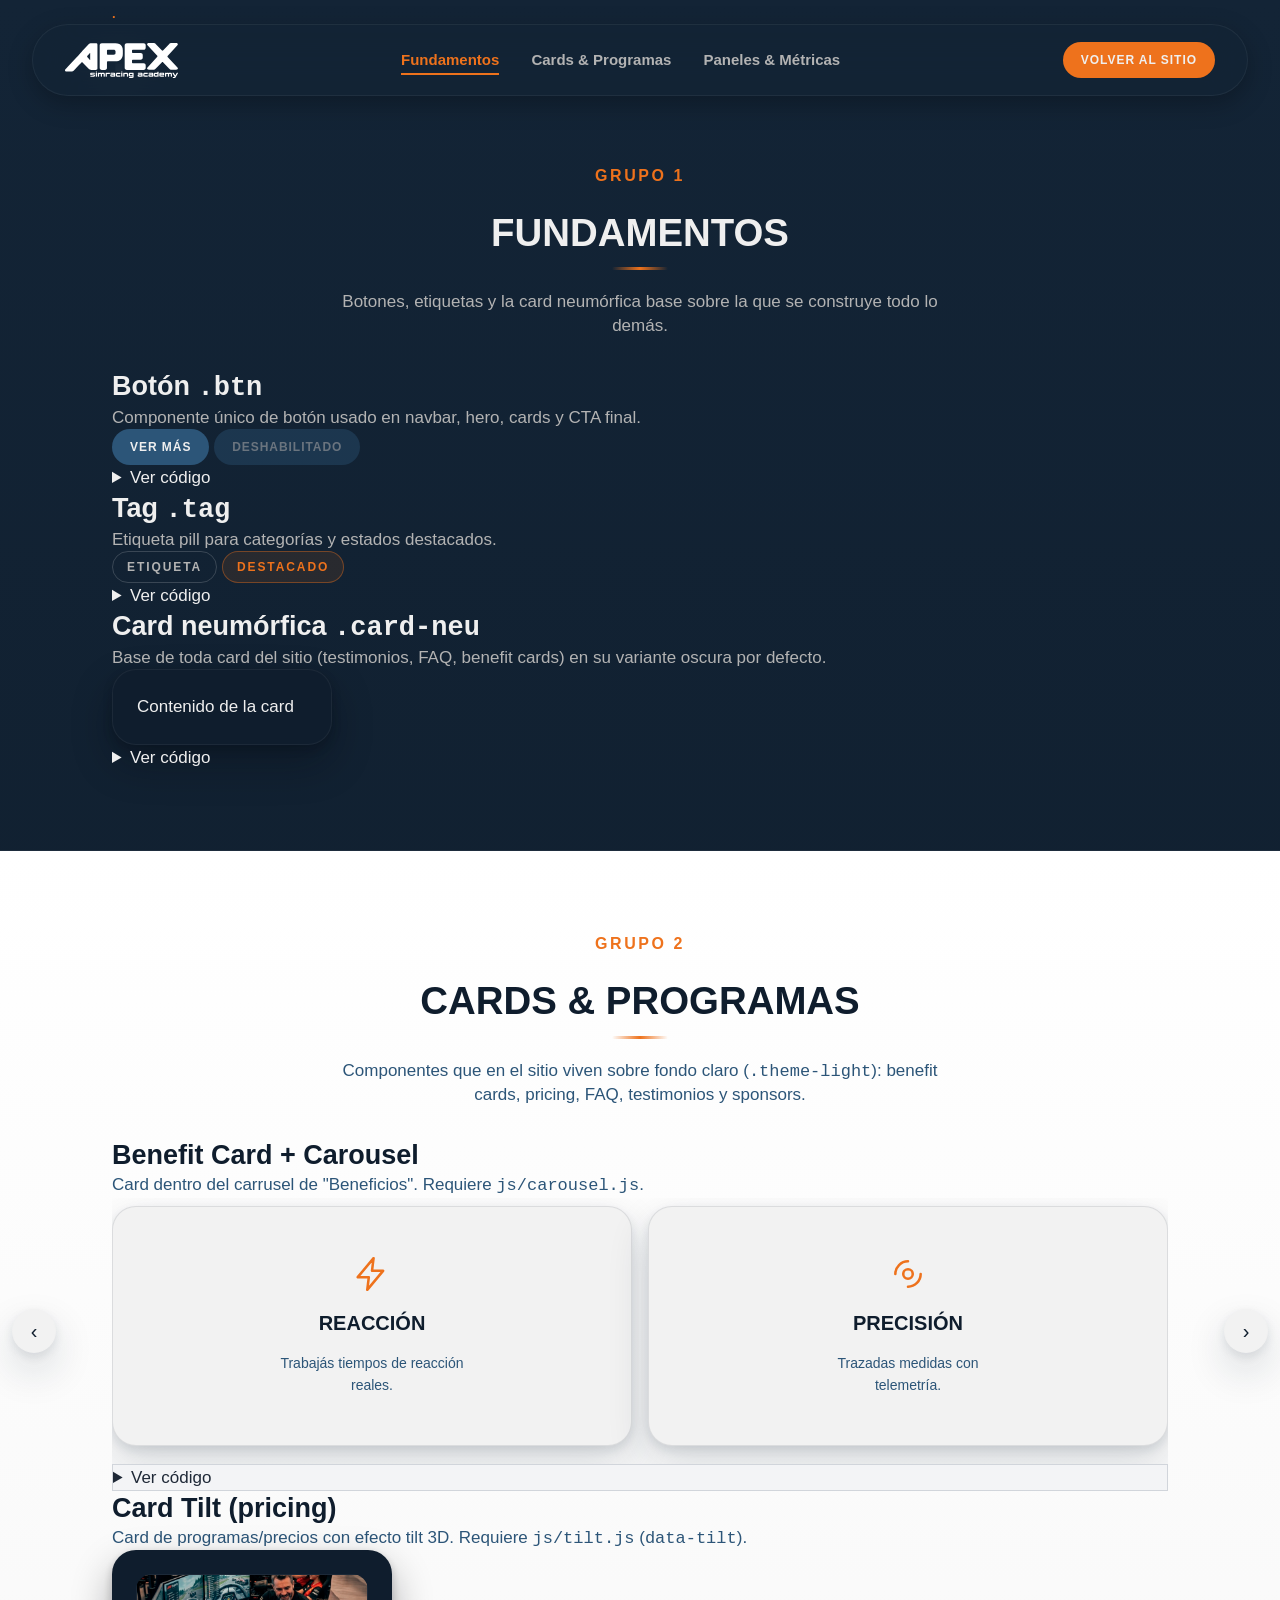
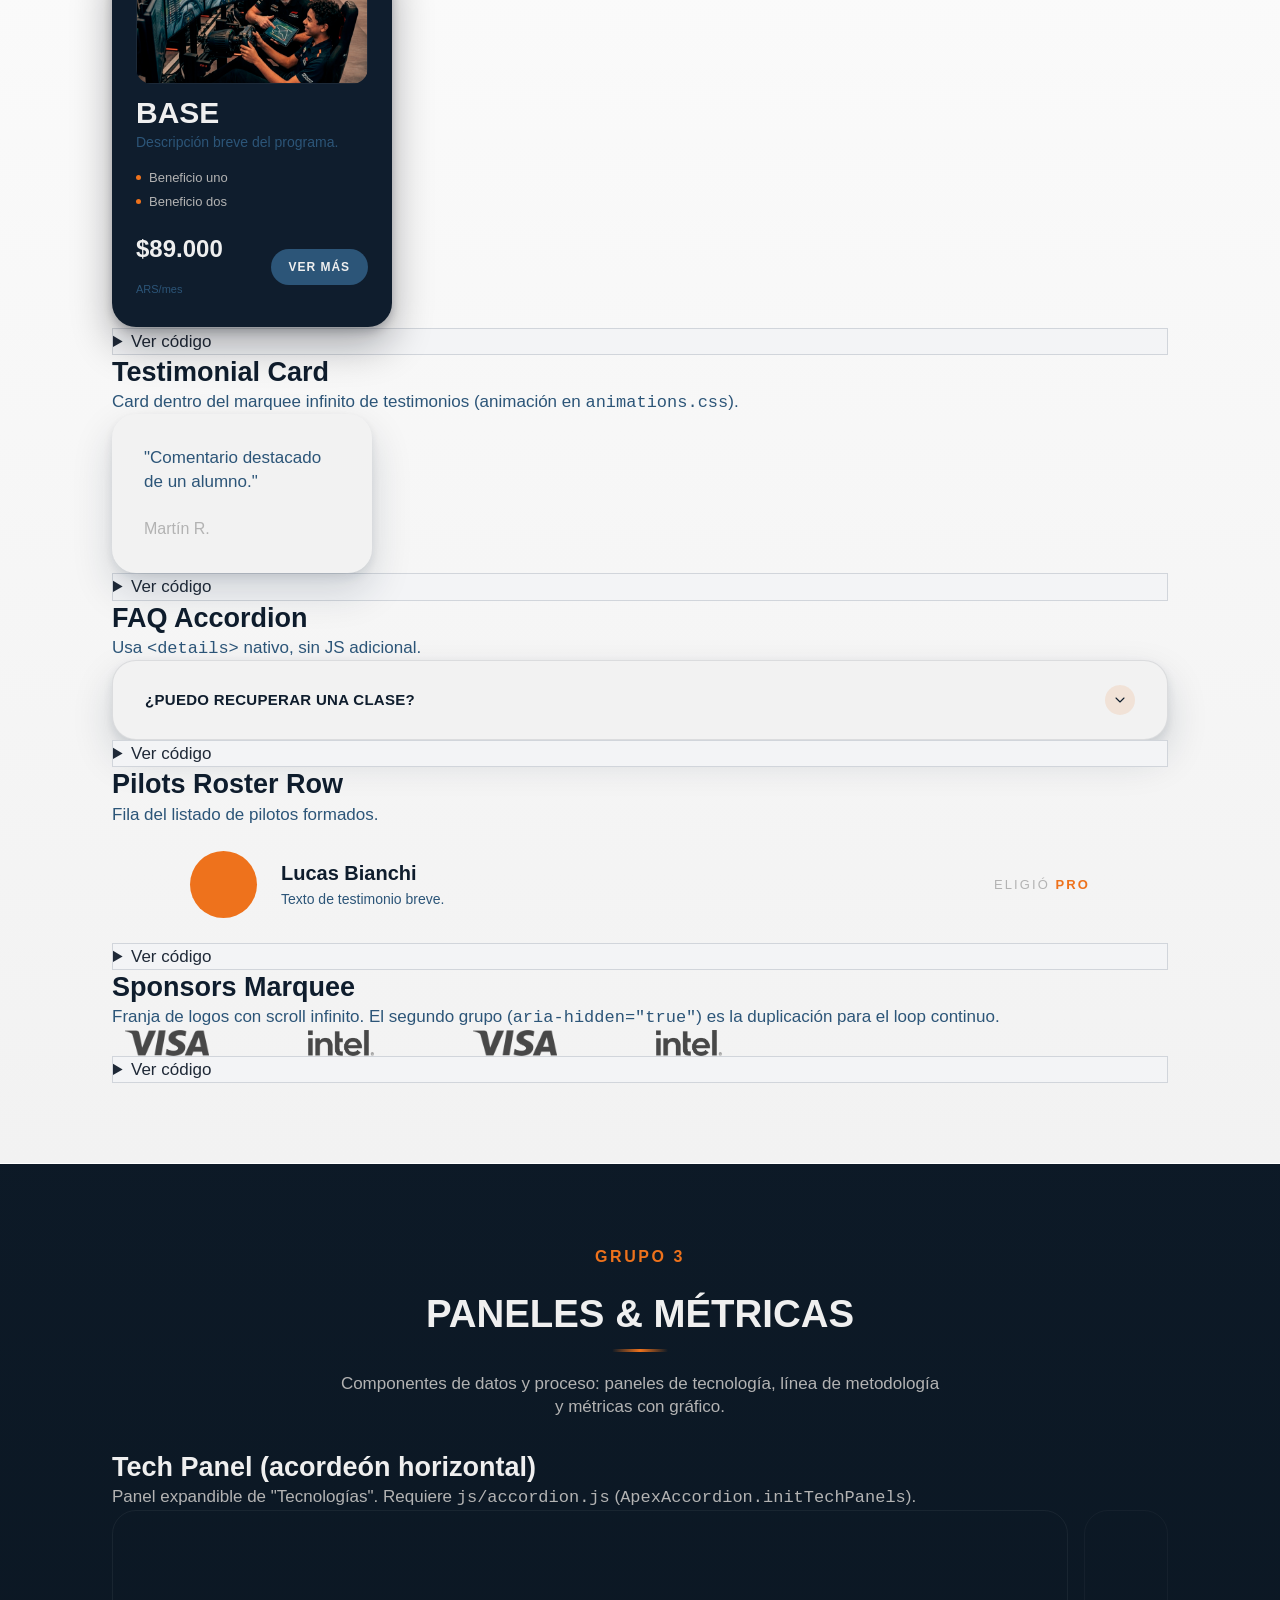
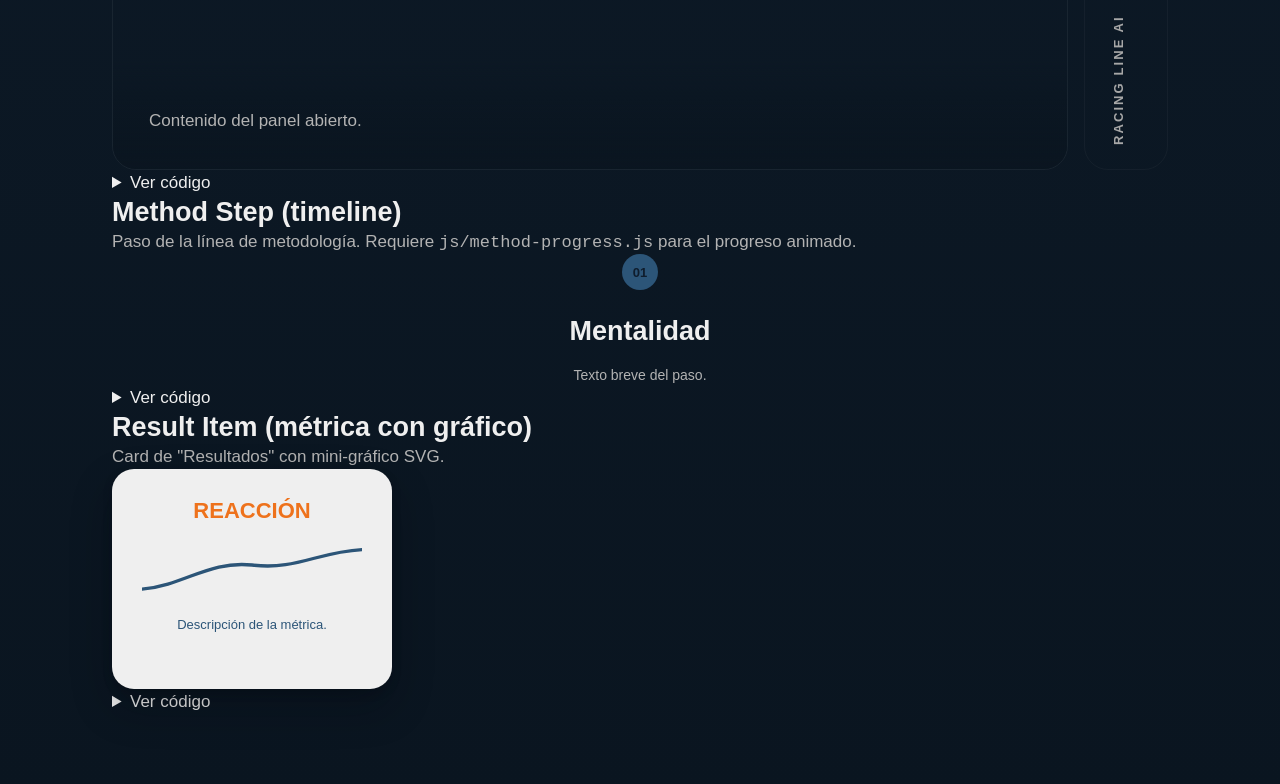
==== componentes.html @ 4226b42d "Final" ====
<!doctype html>
<html lang="es">
<head>
<meta charset="UTF-8">
<meta name="viewport" content="width=device-width, initial-scale=1.0">
<title>Apex Academy — Biblioteca de Componentes UI</title>
<!-- Usa tus mismos archivos CSS reales. No se modifica ni duplica nada. -->
<link rel="stylesheet" href="css/reset.css">
<link rel="stylesheet" href="css/variables.css">
<link rel="stylesheet" href="css/base.css">
<link rel="stylesheet" href="css/layout.css">
<link rel="stylesheet" href="css/components.css">
<link rel="stylesheet" href="css/sections.css">
<link rel="stylesheet" href="css/animations.css">
<link rel="stylesheet" href="css/responsive.css">
<link rel="stylesheet" href="css/programadetail.css">
<link rel="stylesheet" href="componentes.css">
</head>
<body>

<header class="navbar" id="navbar">
<div class="navbar__inner">
<a aria-label="Apex Academy — Inicio" class="navbar__logo" href="index.html">
  <img src="assets/icons/marca_apex.svg" alt="Apex Academy" class="navbar__logo-img">
</a>
<nav aria-label="Navegación principal" class="navbar__links">
<a class="is-active" data-nav-link href="#fundamentos">Fundamentos</a>
<a data-nav-link href="#cards-programas">Cards &amp; Programas</a>
<a data-nav-link href="#paneles-metricas">Paneles &amp; Métricas</a>
</nav>
<a class="btn btn-primary navbar__cta" href="index.html">Volver al sitio</a>
<button aria-controls="mobileMenu" aria-expanded="false" aria-label="Abrir menú" class="navbar__burger" id="burgerBtn">
<span></span><span></span><span></span>
</button>
</div>
</header>
<div class="mobile-menu" data-state="closed" id="mobileMenu">
<nav aria-label="Navegación móvil" class="mobile-menu__links">
<a data-nav-link href="#fundamentos">Fundamentos</a>
<a data-nav-link href="#cards-programas">Cards &amp; Programas</a>
<a data-nav-link href="#paneles-metricas">Paneles &amp; Métricas</a>
</nav>
<a class="btn btn-primary mobile-menu__cta" href="index.html">Volver al sitio</a>
</div>

<main id="main">
<div class="navbar-spacer" aria-hidden="true"></div>

<div class="lib-intro container">
  <span class="eyebrow">.</span>
  <h1 class="lib-title">.</h1>
</div>

<!-- ============================================================
     GRUPO 1 · FUNDAMENTOS (fondo oscuro, igual que Hero/Tecnología)
     ============================================================ -->
<section class="lib-section" id="fundamentos">
  <div class="container">
    <div class="section-head">
      <span class="eyebrow section-head__eyebrow">Grupo 1</span>
      <h2 class="section-head__title">Fundamentos</h2>
      <p class="section-head__lede">Botones, etiquetas y la card neumórfica base sobre la que se construye todo lo demás.</p>
    </div>

    <article class="lib-item">
      <h3>Botón <code>.btn</code></h3>
      <p class="lib-desc">Componente único de botón usado en navbar, hero, cards y CTA final.</p>
      <div class="lib-demo">
        <a class="btn btn-primary" href="#">Ver más</a>
        <button class="btn btn-primary" disabled>Deshabilitado</button>
      </div>
      <details class="lib-code-wrap">
        <summary>Ver código</summary>
        <pre class="lib-code">&lt;a class="btn btn-primary" href="#programas"&gt;Ver cursos&lt;/a&gt;</pre>
      </details>
    </article>

    <article class="lib-item">
      <h3>Tag <code>.tag</code></h3>
      <p class="lib-desc">Etiqueta pill para categorías y estados destacados.</p>
      <div class="lib-demo">
        <span class="tag">Etiqueta</span>
        <span class="tag tag--accent">Destacado</span>
      </div>
      <details class="lib-code-wrap">
        <summary>Ver código</summary>
        <pre class="lib-code">&lt;span class="tag"&gt;Etiqueta&lt;/span&gt;
&lt;span class="tag tag--accent"&gt;Destacado&lt;/span&gt;</pre>
      </details>
    </article>


    <article class="lib-item">
      <h3>Card neumórfica <code>.card-neu</code></h3>
      <p class="lib-desc">Base de toda card del sitio (testimonios, FAQ, benefit cards) en su variante oscura por defecto.</p>
      <div class="lib-demo">
        <div class="card-neu" style="padding:24px; width:220px;">Contenido de la card</div>
      </div>
      <details class="lib-code-wrap">
        <summary>Ver código</summary>
        <pre class="lib-code">&lt;div class="card-neu"&gt;Contenido de la card&lt;/div&gt;</pre>
      </details>
    </article>
  </div>
</section>

<!-- ============================================================
     GRUPO 2 · CARDS & PROGRAMAS (fondo claro, igual que Beneficios/Programas)
     ============================================================ -->
<section class="lib-section theme-light" id="cards-programas">
  <div class="container">
    <div class="section-head">
      <span class="eyebrow section-head__eyebrow">Grupo 2</span>
      <h2 class="section-head__title">Cards &amp; Programas</h2>
      <p class="section-head__lede">Componentes que en el sitio viven sobre fondo claro (<code>.theme-light</code>): benefit cards, pricing, FAQ, testimonios y sponsors.</p>
    </div>

    <article class="lib-item">
      <h3>Benefit Card + Carousel</h3>
      <p class="lib-desc">Card dentro del carrusel de "Beneficios". Requiere <code>js/carousel.js</code>.</p>
      <div class="lib-demo">
        <div class="carousel carousel--secondary" data-carousel style="width:100%;">
          <div class="carousel__track" data-carousel-track>
            <article class="card-neu benefit-card">
              <svg class="icon" viewBox="0 0 24 24"><path d="M13 2 3 14h7l-1 8 10-12h-7l1-8Z"></path></svg>
              <h4>Reacción</h4>
              <p>Trabajás tiempos de reacción reales.</p>
            </article>
            <article class="card-neu benefit-card">
              <svg class="icon" viewBox="0 0 24 24"><circle cx="12" cy="12" r="3"></circle><path d="M4 12a8 8 0 0 1 8-8m8 8a8 8 0 0 1-8 8"></path></svg>
              <h4>Precisión</h4>
              <p>Trazadas medidas con telemetría.</p>
            </article>
          </div>
          <div class="carousel__controls">
            <button aria-label="Anterior" class="carousel__btn" data-carousel-prev>‹</button>
            <button aria-label="Siguiente" class="carousel__btn" data-carousel-next>›</button>
          </div>
        </div>
      </div>
      <details class="lib-code-wrap">
        <summary>Ver código</summary>
        <pre class="lib-code">&lt;div class="carousel carousel--secondary" data-carousel&gt;
     &lt;div class="carousel__track" data-carousel-track&gt;
    &lt;article class="card-neu benefit-card"&gt;
      &lt;svg class="icon" viewBox="0 0 24 24"&gt;...&lt;/svg&gt;
      &lt;h3&gt;Título&lt;/h3&gt;
      &lt;p&gt;Descripción&lt;/p&gt;
    &lt;/article&gt;
  &lt;/div&gt;
  &lt;div class="carousel__controls"&gt;
    &lt;button class="carousel__btn" data-carousel-prev&gt;‹&lt;/button&gt;
    &lt;button class="carousel__btn" data-carousel-next&gt;›&lt;/button&gt;
  &lt;/div&gt;
&lt;/div&gt;</pre>
      </details>
      
    </article>

    <article class="lib-item">
      <h3>Card Tilt (pricing)</h3>
      <p class="lib-desc">Card de programas/precios con efecto tilt 3D. Requiere <code>js/tilt.js</code> (<code>data-tilt</code>).</p>
      <div class="lib-demo">
        <article class="card-tilt" style="max-width:280px;">
          <div class="card-tilt__inner" data-tilt>
            <div class="card-tilt__image">
              <img src="assets/curso_1.png" alt="Programa Base">
            </div>
            <h3>Base</h3>
            <p>Descripción breve del programa.</p>
            <ul><li>Beneficio uno</li><li>Beneficio dos</li></ul>
            <div class="card-tilt__footer">
              <span class="card-tilt__price">$89.000 <small>ARS/mes</small></span>
              <a href="#" class="btn btn-primary btn-card">Ver más</a>
            </div>
          </div>
        </article>
      </div>
      <details class="lib-code-wrap">
        <summary>Ver código</summary>
        <pre class="lib-code">&lt;article class="card-tilt"&gt;
  &lt;div class="card-tilt__inner" data-tilt&gt;
    &lt;h3&gt;Base&lt;/h3&gt;
    &lt;p&gt;Descripción&lt;/p&gt;
    &lt;ul&gt;&lt;li&gt;Beneficio&lt;/li&gt;&lt;/ul&gt;
    &lt;div class="card-tilt__footer"&gt;
      &lt;span class="card-tilt__price"&gt;$89.000 &lt;small&gt;ARS/mes&lt;/small&gt;&lt;/span&gt;
      &lt;a href="#" class="btn btn-primary btn-card"&gt;Ver más&lt;/a&gt;
    &lt;/div&gt;
  &lt;/div&gt;
&lt;/article&gt;
&lt;!-- variante destacada: card-tilt card-tilt--featured + &lt;span class="card-tilt__badge"&gt;Destacado&lt;/span&gt; --&gt;</pre>
      </details>
    </article>

    <article class="lib-item">
      <h3>Testimonial Card</h3>
      <p class="lib-desc">Card dentro del marquee infinito de testimonios (animación en <code>animations.css</code>).</p>
      <div class="lib-demo">
        <article class="card-neu testimonial-card testimonial-card--highlight" style="max-width:260px;">
          <p>"Comentario destacado de un alumno."</p>
          <span class="testimonial-card__author">Martín R.</span>
        </article>
      </div>
      <details class="lib-code-wrap">
        <summary>Ver código</summary>
        <pre class="lib-code">&lt;article class="card-neu testimonial-card testimonial-card--highlight"&gt;
  &lt;p&gt;"Comentario"&lt;/p&gt;
  &lt;span class="testimonial-card__author"&gt;Nombre&lt;/span&gt;
&lt;/article&gt;
&lt;!-- variante normal: card-neu testimonial-card (sin --highlight) --&gt;</pre>
      </details>
    </article>

    <article class="lib-item">
      <h3>FAQ Accordion</h3>
      <p class="lib-desc">Usa <code>&lt;details&gt;</code> nativo, sin JS adicional.</p>
      <div class="lib-demo stack">
        <details class="faq-item card-neu">
          <summary class="faq-item__question">¿Puedo recuperar una clase?
            <span class="faq-item__chevron-wrap"><svg class="icon faq-item__chevron" viewBox="0 0 24 24"><path d="M6 9l6 6 6-6"/></svg></span>
          </summary>
          <p class="faq-item__answer">Podés recuperarla dentro del mismo mes, sujeto a disponibilidad.</p>
        </details>
      </div>
      <details class="lib-code-wrap">
        <summary>Ver código</summary>
        <pre class="lib-code">&lt;details class="faq-item card-neu"&gt;
  &lt;summary class="faq-item__question"&gt;Pregunta
    &lt;span class="faq-item__chevron-wrap"&gt;&lt;svg class="icon faq-item__chevron" viewBox="0 0 24 24"&gt;&lt;path d="M6 9l6 6 6-6"/&gt;&lt;/svg&gt;&lt;/span&gt;
  &lt;/summary&gt;
  &lt;p class="faq-item__answer"&gt;Respuesta.&lt;/p&gt;
&lt;/details&gt;</pre>
      </details>
    </article>

    <article class="lib-item">
      <h3>Pilots Roster Row</h3>
      <p class="lib-desc">Fila del listado de pilotos formados.</p>
      <div class="lib-demo stack">
        <div class="pilots-roster__list">
          <article class="pilots-roster__row">
            <span class="pilots-roster__avatar"></span>
            <div class="pilots-roster__info">
              <h3 class="pilots-roster__name">Lucas Bianchi</h3>
              <p class="pilots-roster__text">Texto de testimonio breve.</p>
            </div>
            <span class="pilots-roster__choice">Eligió <strong>Pro</strong></span>
          </article>
        </div>
      </div>
      <details class="lib-code-wrap">
        <summary>Ver código</summary>
        <pre class="lib-code">&lt;article class="pilots-roster__row"&gt;
  &lt;span class="pilots-roster__avatar"&gt;&lt;img src="..." alt=""&gt;&lt;/span&gt;
  &lt;div class="pilots-roster__info"&gt;
    &lt;h3 class="pilots-roster__name"&gt;Nombre&lt;/h3&gt;
    &lt;p class="pilots-roster__text"&gt;Texto&lt;/p&gt;
  &lt;/div&gt;
  &lt;span class="pilots-roster__choice"&gt;Eligió &lt;strong&gt;Pro&lt;/strong&gt;&lt;/span&gt;
&lt;/article&gt;</pre>
      </details>
    </article>

    <article class="lib-item">
      <h3>Sponsors Marquee</h3>
      <p class="lib-desc">Franja de logos con scroll infinito. El segundo grupo (<code>aria-hidden="true"</code>) es la duplicación para el loop continuo.</p>
      <div class="lib-demo">
        <div class="sponsors__track" style="width:100%;">
          <div class="sponsors__group">
            <img class="sponsors__logo" src="assets/icons/MARCAS_APEX_0005_Capa-1.png" alt="Marca Apex 1">
            <img class="sponsors__logo" src="assets/icons/MARCAS_APEX_0004_Capa-2.png" alt="Marca Apex 2">
          </div>
          <div class="sponsors__group" aria-hidden="true">
            <img class="sponsors__logo" src="assets/icons/MARCAS_APEX_0005_Capa-1.png" alt="">
            <img class="sponsors__logo" src="assets/icons/MARCAS_APEX_0004_Capa-2.png" alt="">
          </div>
        </div>
      </div>
      <details class="lib-code-wrap">
        <summary>Ver código</summary>
        <pre class="lib-code">&lt;div class="sponsors__track"&gt;
  &lt;div class="sponsors__group"&gt;&lt;img class="sponsors__logo" src="..." alt="Marca"&gt;&lt;/div&gt;
  &lt;div class="sponsors__group" aria-hidden="true"&gt;&lt;img class="sponsors__logo" src="..." alt=""&gt;&lt;/div&gt;
&lt;/div&gt;</pre>
      </details>
    </article>
  </div>
</section>

<!-- ============================================================
     GRUPO 3 · PANELES & MÉTRICAS (fondo oscuro, igual que Tecnología/Resultados)
     ============================================================ -->
<section class="lib-section" id="paneles-metricas">
  <div class="container">
    <div class="section-head">
      <span class="eyebrow section-head__eyebrow">Grupo 3</span>
      <h2 class="section-head__title">Paneles &amp; Métricas</h2>
      <p class="section-head__lede">Componentes de datos y proceso: paneles de tecnología, línea de metodología y métricas con gráfico.</p>
    </div>

    <article class="lib-item">
      <h3>Tech Panel (acordeón horizontal)</h3>
      <p class="lib-desc">Panel expandible de "Tecnologías". Requiere <code>js/accordion.js</code> (<code>ApexAccordion.initTechPanels</code>).</p>
      <div class="lib-demo">
        <div class="tech-panels" style="height:260px; width:100%;">
          <article class="tech-panel is-open" data-tech tabindex="0">
            <div class="tech-panel__name">Apex Telemetry Core</div>
            <div class="tech-panel__content"><p>Contenido del panel abierto.</p></div>
          </article>
          <article class="tech-panel" data-tech tabindex="0">
            <div class="tech-panel__name">Racing Line AI</div>
            <div class="tech-panel__content"><p>Contenido del panel cerrado.</p></div>
          </article>
        </div>
      </div>
      <details class="lib-code-wrap">
        <summary>Ver código</summary>
        <pre class="lib-code">&lt;div class="tech-panels" id="techPanels"&gt;
  &lt;article class="tech-panel is-open" data-tech tabindex="0"&gt;
    &lt;div class="tech-panel__name"&gt;Nombre&lt;/div&gt;
    &lt;div class="tech-panel__content"&gt;&lt;p&gt;Texto&lt;/p&gt;&lt;/div&gt;
  &lt;/article&gt;
&lt;/div&gt;</pre>
      </details>
    </article>

    <article class="lib-item">
      <h3>Method Step (timeline)</h3>
      <p class="lib-desc">Paso de la línea de metodología. Requiere <code>js/method-progress.js</code> para el progreso animado.</p>
      <div class="lib-demo">
        <div class="method__step" style="--i:0">
          <span class="method__dot">01</span>
          <h3 class="method__title">Mentalidad</h3>
          <p class="method__text">Texto breve del paso.</p>
        </div>
      </div>
      <details class="lib-code-wrap">
        <summary>Ver código</summary>
        <pre class="lib-code">&lt;div class="method__step" style="--i:0"&gt;
  &lt;span class="method__dot"&gt;01&lt;/span&gt;
  &lt;h3 class="method__title"&gt;Mentalidad&lt;/h3&gt;
  &lt;p class="method__text"&gt;Texto&lt;/p&gt;
&lt;/div&gt;</pre>
      </details>
    </article>

    <article class="lib-item">
      <h3>Result Item (métrica con gráfico)</h3>
      <p class="lib-desc">Card de "Resultados" con mini-gráfico SVG.</p>
      <div class="lib-demo">
        <article class="result-item" style="max-width:280px;">
          <div class="result-item__header"><h3>Reacción</h3></div>
          <div class="result-item__panel">
            <svg class="result-item__chart" viewBox="0 0 200 50">
              <path class="result-item__chart-base" d="M0,42 C40,38 60,16 100,20 C140,25 160,8 200,6"/>
              <path class="result-item__chart-line" d="M0,42 C40,38 60,16 100,20 C140,25 160,8 200,6"/>
            </svg>
            <p class="result-item__text">Descripción de la métrica.</p>
          </div>
        </article>
      </div>
      <details class="lib-code-wrap">
        <summary>Ver código</summary>
        <pre class="lib-code">&lt;article class="result-item"&gt;
  &lt;div class="result-item__header"&gt;&lt;h3&gt;Título&lt;/h3&gt;&lt;/div&gt;
  &lt;div class="result-item__panel"&gt;
    &lt;svg class="result-item__chart" viewBox="0 0 200 50"&gt;
      &lt;path class="result-item__chart-base" d="M0,42 ..."/&gt;
      &lt;path class="result-item__chart-line" d="M0,42 ..."/&gt;
    &lt;/svg&gt;
    &lt;p class="result-item__text"&gt;Texto&lt;/p&gt;
  &lt;/div&gt;
&lt;/article&gt;</pre>
      </details>
    </article>
  </div>
</section>

</main>

<!-- Scripts reales del sitio, para que los componentes interactivos
     (tilt, acordeón de tecnologías, carrusel, navbar) funcionen igual que en producción -->
<script src="js/animations.js"></script>
<script src="js/scroll.js"></script>
<script src="js/navbar.js"></script>
<script src="js/accordion.js"></script>
<script src="js/carousel.js"></script>
<script src="js/tilt.js"></script>
<script src="js/method-progress.js"></script>
<script src="js/main.js"></script>
</body>
</html>
---- css/variables.css ----
/* ==========================================================================
   APEX ACADEMY — DESIGN TOKENS (v2)
   Paleta y sistema neumórfico derivados de la card madre provista por el cliente.
   ========================================================================== */

:root {
  /* ---- Color (paleta definida por el cliente) ---- */
  --color-primary: #0f1d2d;        /* fondo general y base de cards */
  --color-secondary: #2c5578;      /* superficies elevadas, bordes activos, highlight neumórfico */
  --color-contrast: #efefef;       /* texto principal, alto contraste */
  --color-muted: #b3b3b3;          /* texto secundario */
  --color-accent: #ee721c;         /* detalles: CTAs, íconos activos, indicadores */
  --color-accent-rgb: 238, 114, 28;
  --color-celeste: #2c5578;        /* borde de comentarios destacados en Testimonios */

  /* tonos derivados para el neumorfismo (la card madre pide luz/sombra sobre el mismo fondo) */
  --neu-shadow-dark: #0a1520;       /* sombra: versión más oscura de #132436 */
  --neu-shadow-light: #1e3b57;      /* luz: versión más clara, entre primary y secondary */
  --neu-border: rgba(239, 239, 239, 0.06);

  --gradient-main: linear-gradient(180deg, #132436 0%, #0a1520 100%);
  --gradient-light: linear-gradient(180deg, #ffffff 0%, #f2f2f2 100%);

  /* ---- Tipografía ----
     La card de referencia trae Trebuchet MS como resabio de un snippet genérico de Uiverse,
     no una decisión tipográfica. Se reemplaza por un par con más carácter para un producto
     de simulación/telemetría: Rajdhani (display, técnica, angulosa) + Inter (texto, legible). */
  --font-display: 'Rajdhani', 'Arial Narrow', sans-serif;
  --font-body: 'Inter', -apple-system, BlinkMacSystemFont, sans-serif;

  --fs-h1: 50px;
  --fs-h2: 37px;
  --fs-h3: 27px;
  --fs-h4: 20px;
  --fs-body: 17px;
  --fs-small: 14px;
  --fs-eyebrow: 13px;

  --lh-h1: 1.15;
  --lh-h2: 1.2;
  --lh-h3: 1.3;
  --lh-body: 1.6;
  --tracking-wide: 0.16em;

  /* Distancia entre título y bajada de cada sección: variable propia
     (independiente de --space-3) para poder ajustarla sin afectar otros
     espaciados que también usan esa escala. */
  --gap-title-lede: 20px;

  /* ---- Espaciado (base 8px) ---- */
  --space-1: 8px;
  --space-2: 16px;
  --space-3: 24px;
  --space-4: 32px;
  --space-5: 40px;
  --space-6: 48px;
  --space-8: 64px;
  --space-10: 80px;
  --space-12: 96px;
  --space-16: 128px;

  /* ---- Grid ---- */
  --container-max: 1320px;
  --grid-gap: 24px;
  --grid-padding-desktop: 112px;
  --grid-padding-tablet: 64px;
  --grid-padding-mobile: 28px;

  /* ---- Radios (1.5rem de la card madre = 24px, se mantiene como radio base) ---- */
  --radius-button: 16px;
  --radius-input: 16px;
  --radius-card: 24px;
  --radius-pill: 999px;

  /* ---- Sombras ----
     Traducción directa de la card madre:
     box-shadow: inset 20px 20px 60px #c5c5c5, inset -20px -20px 60px #ffffff;
     Se escala a una versión más sutil (la original es para una card chica de 190px;
     en componentes más grandes ese blur se ve exagerado). */
  --shadow-neu:
    inset 6px 6px 14px var(--neu-shadow-dark),
    inset -6px -6px 14px var(--neu-shadow-light);
  --shadow-neu-hover:
    inset 8px 8px 18px var(--neu-shadow-dark),
    inset -8px -8px 18px var(--neu-shadow-light);
  --shadow-ambient: 0 20px 40px rgba(0, 0, 0, 0.35);
  --shadow-navbar: 0 8px 24px rgba(0, 0, 0, 0.25);

  /* ---- Sombra de card unificada (100% externa) ----
     Sistema único de sombra para todo componente tipo Card del sitio.
     Reemplaza el relieve interno/neumórfico (--shadow-neu) por una
     proyección hacia afuera, suave y difusa, calibrada para dar la misma
     profundidad visual que antes pero sin ningún inset. Dos variantes,
     una por tipo de fondo de sección, para que la sombra se lea igual de
     bien sobre fondo oscuro (por defecto) y sobre fondo claro (theme-light). */
  --shadow-card:
    0 4px 10px rgba(5, 10, 16, 0.22),
    0 18px 40px rgba(5, 10, 16, 0.32);
  --shadow-card-hover:
    0 6px 14px rgba(5, 10, 16, 0.26),
    0 26px 54px rgba(5, 10, 16, 0.4);
  --shadow-card-light:
    0 4px 10px rgba(19, 36, 54, 0.1),
    0 18px 40px rgba(19, 36, 54, 0.16);
  --shadow-card-light-hover:
    0 6px 14px rgba(19, 36, 54, 0.12),
    0 26px 54px rgba(19, 36, 54, 0.2);

  /* ---- Transiciones ----
     La card madre usa transition: all .5s ease-in-out; se mantiene esa cadencia como estándar. */
  --ease-premium: cubic-bezier(0.22, 1, 0.36, 1);
  --duration-card: 500ms;
  --duration-standard: 250ms;
  --duration-large: 600ms;

  /* ---- Superficie clara (ritmo de fondo entre secciones) ----
     El neumorfismo original del cliente era justamente claro-sobre-claro
     (#e8e8e8 con sombra #c5c5c5/blanco). Se usa esa misma receta, sin
     adaptar, para las secciones que alternan a fondo claro. */
  --color-surface-light: #f2f2f2;
  --neu-shadow-dark-light: #d1d1d1;
  --neu-shadow-light-light: #ffffff;
  --neu-border-light: rgba(19, 36, 54, 0.1);

  /* ---- Componentes ---- */
  --navbar-height: 72px;
  --navbar-top: 24px;
  --btn-height: 56px;
}
---- css/base.css ----
/* ==========================================================================
   BASE
   ========================================================================== */

body {
  font-family: var(--font-body);
  background: var(--gradient-main);
  color: var(--color-contrast);
  font-size: var(--fs-body);
  overflow-x: hidden;
}

h1, h2, h3, h4 {
  font-family: var(--font-display);
}

h1 {
  font-size: var(--fs-h1);
  line-height: var(--lh-h1);
  font-weight: 700;
  letter-spacing: -0.01em;
  text-transform: uppercase;
}

h2 {
  font-size: var(--fs-h2);
  line-height: var(--lh-h2);
  font-weight: 700;
  text-transform: uppercase;
}

h3 {
  font-size: var(--fs-h3);
  line-height: var(--lh-h3);
  font-weight: 600;
}

h4 {
  font-size: var(--fs-h4);
  line-height: 1.2;
  font-weight: 600;
}

p {
  font-size: var(--fs-body);
  line-height: var(--lh-body);
  color: var(--color-muted);
}

small, .text-small {
  font-size: var(--fs-small);
  color: var(--color-muted);
}

.eyebrow {
  font-family: var(--font-display);
  font-size: var(--fs-eyebrow);
  letter-spacing: var(--tracking-wide);
  text-transform: uppercase;
  color: var(--color-accent);
  font-weight: 700;
  display: inline-block;
}

/* ---- Jerarquía tipográfica dentro de títulos y párrafos ----
   Utilidades para destacar palabras puntuales sin tocar el contenido
   textual: distintos pesos, color de acento y salto a la tipografía
   display. Se usan como <span> envolviendo únicamente la palabra o frase
   que se quiere resaltar. */
.text-accent { color: var(--color-accent); }
.text-strong { font-weight: 700; }
.text-display { font-family: var(--font-display); }
.theme-light .text-accent { color: var(--color-accent); }

/* ---- Separador decorativo bajo los títulos de sección ----
   Pequeño trazo en el color de acento: continuidad visual entre
   secciones, reutilizando la paleta de identidad existente. */
.section-head__title::after {
  content: '';
  display: block;
  width: 56px;
  height: 3px;
  margin: 14px auto 0;
  border-radius: var(--radius-pill);
  background: linear-gradient(90deg, transparent, var(--color-accent), transparent);
}

/* ---- Foco visible: nunca eliminar ---- */
a:focus-visible,
button:focus-visible,
input:focus-visible,
textarea:focus-visible,
[tabindex]:focus-visible {
  outline: 2px solid var(--color-accent);
  outline-offset: 3px;
  border-radius: 4px;
}

::selection {
  background: var(--color-accent);
  color: var(--color-contrast);
}

/* ---- Scrollbar personalizada, discreta, nunca eliminada ---- */
::-webkit-scrollbar {
  width: 10px;
}
::-webkit-scrollbar-track {
  background: var(--color-primary);
}
::-webkit-scrollbar-thumb {
  background: var(--color-secondary);
  border-radius: var(--radius-pill);
}
::-webkit-scrollbar-thumb:hover {
  background: var(--color-accent);
}
html {
  scrollbar-color: var(--color-secondary) var(--color-primary);
  scrollbar-width: thin;
}

/* ---- Placeholders de imagen: identificables, nunca aleatorios ---- */
.img-placeholder {
  position: relative;
  display: flex;
  align-items: center;
  justify-content: center;
  background:
    repeating-linear-gradient(135deg, rgba(239,239,239,0.03) 0 2px, transparent 2px 14px),
    linear-gradient(160deg, var(--color-secondary) 0%, var(--color-primary) 100%);
  color: var(--color-muted);
  font-size: var(--fs-small);
  letter-spacing: var(--tracking-wide);
  text-transform: uppercase;
  overflow: hidden;
}
.img-placeholder::after {
  content: '';
  position: absolute;
  inset: 0;
  background: linear-gradient(180deg, rgba(0,0,0,0) 40%, rgba(0,0,0,0.55) 100%);
}
.img-placeholder span {
  position: relative;
  z-index: 1;
}

.visually-hidden {
  position: absolute;
  width: 1px;
  height: 1px;
  overflow: hidden;
  clip: rect(0 0 0 0);
  white-space: nowrap;
}

.tech-code {
  font-size: 11px;
  letter-spacing: var(--tracking-wide);
  color: var(--color-muted);
  font-family: 'Courier New', monospace;
  opacity: 0.6;
}
---- css/layout.css ----
/* ==========================================================================
   LAYOUT
   ========================================================================== */

.container {
  width: 100%;
  max-width: var(--container-max);
  margin-inline: auto;
  padding-inline: var(--grid-padding-desktop);
}

.grid-12 {
  display: grid;
  grid-template-columns: repeat(12, 1fr);
  gap: var(--grid-gap);
}

main {
  overflow-x: clip;
}

.section {
  position: relative;
  min-height: 100vh;
  padding-block: var(--space-6);
  display: flex;
  flex-direction: column;
  justify-content: center;
}

.section--tight {
  padding-block: var(--space-10);
}

.section-head {
  max-width: 720px;
  margin-inline: auto;
  margin-bottom: var(--space-4);
  text-align: center;
}

.section-head__eyebrow {
  margin-bottom: var(--space-3);
}

.section-head__title {
  font-size: clamp(2rem, 3vw, 2.75rem);
  line-height: 1.08;
  margin-bottom: var(--gap-title-lede);
}

.section-head__lede {
  max-width: 600px;
  margin-inline: auto;
}

/* fondo técnico compartido: cuadrícula tenue + ruido + líneas */
.bg-technical {
  position: absolute;
  inset: 0;
  z-index: 0;
  pointer-events: none;
  background-image:
    linear-gradient(rgba(255,255,255,0.025) 1px, transparent 1px),
    linear-gradient(90deg, rgba(255,255,255,0.025) 1px, transparent 1px);
  background-size: 64px 64px;
  opacity: 0.5;
}

/* Misma cuadrícula técnica, aplicada automáticamente a toda .section para
   dar continuidad visual entre secciones sin depender de marcado adicional
   (equivalente a .bg-technical, ya definida arriba, pero autoaplicada). */
.section::before {
  content: '';
  position: absolute;
  inset: 0;
  z-index: 0;
  pointer-events: none;
  background-image:
    linear-gradient(rgba(239, 239, 239, 0.025) 1px, transparent 1px),
    linear-gradient(90deg, rgba(239, 239, 239, 0.025) 1px, transparent 1px);
  background-size: 64px 64px;
  opacity: 0.5;
}
.section.theme-light::before {
  background-image:
    linear-gradient(rgba(19, 36, 54, 0.035) 1px, transparent 1px),
    linear-gradient(90deg, rgba(19, 36, 54, 0.035) 1px, transparent 1px);
}

.section > .container {
  position: relative;
  z-index: 1;
}

.corner-code {
  position: absolute;
  bottom: var(--space-3);
  right: var(--grid-padding-desktop);
  z-index: 1;
}

/* ---- Acentos de esquina estilo telemetría ----
   Micro-etiquetas técnicas que refuerzan la identidad de datos/telemetría
   del sitio y dan continuidad entre secciones. Cada una encierra un dato
   real de la sección (cantidad de tarjetas/módulos), no un adorno vacío. */
#beneficios::after,
#tecnologia::after,
#programas::after,
#pilotos::after,
#resultados::after {
  content: attr(data-corner-code);
  position: absolute;
  z-index: 1;
  bottom: var(--space-3);
  right: var(--grid-padding-desktop);
  font-size: 11px;
  letter-spacing: var(--tracking-wide);
  font-family: 'Courier New', monospace;
  opacity: 0.55;
  pointer-events: none;
}
#beneficios::after,
#programas::after { color: var(--color-secondary); }
#tecnologia::after,
#pilotos::after,
#resultados::after { color: var(--color-muted); }
---- css/components.css ----
/* ==========================================================================
   COMPONENTES
   ========================================================================== */

/* ---- Botones ----
   Componente único y reutilizable: TODOS los botones del sitio adoptan
   exactamente el mismo estilo visual que tenía el botón "Ver más"
   (radio, altura, padding, tipografía, grosor, transición, hover,
   animaciones). Las clases .btn-primary / .btn-secondary / .btn-card que
   antes agregaban estilos particulares se dejan de usar como modificadores
   visuales: pueden seguir presentes en el markup sin efecto, ya que .btn
   por sí solo define ahora el componente completo. */
.btn {
  display: inline-flex;
  align-items: center;
  justify-content: center;
  gap: var(--space-1);
  height: 36px;
  padding: 0 18px;
  border-radius: var(--radius-pill);
  background: var(--color-secondary);
  color: var(--color-contrast);
  font-family: var(--font-display);
  font-size: 12px;
  font-weight: 700;
  letter-spacing: 0.08em;
  text-transform: uppercase;
  white-space: nowrap;
  transition: transform var(--duration-standard) var(--ease-premium),
              filter var(--duration-standard) var(--ease-premium),
              background var(--duration-standard) var(--ease-premium);
}
.btn:hover {
  filter: brightness(1.12);
  transform: translateY(-2px);
}
.btn:active {
  transform: scale(0.97);
}
.btn:disabled {
  opacity: 0.4;
  cursor: not-allowed;
  transform: none !important;
}

/* ---- Inputs ---- */
.input {
  height: var(--btn-height);
  border-radius: var(--radius-input);
  padding-inline: 20px;
  background: var(--color-primary);
  box-shadow: var(--shadow-neu);
  border: none;
  color: var(--color-contrast);
  width: 100%;
  transition: box-shadow var(--duration-standard) var(--ease-premium);
}
.input:focus {
  box-shadow: var(--shadow-neu-hover), 0 0 0 2px var(--color-accent);
  outline: none;
}
.input::placeholder {
  color: var(--color-muted);
}

/* ==========================================================================
   CARD NEUMÓRFICA — componente base
   Traducción directa de la card de referencia del cliente:

   .card {
     width: 190px; height: 254px;
     background: #e8e8e8;
     border: 3px inset white;
     box-shadow: inset 20px 20px 60px #c5c5c5, inset -20px -20px 60px #ffffff;
     transition: all .5s ease-in-out;
     border-radius: 1.5rem;
     display: flex; justify-content: center; align-items: center;
     font-weight: bolder; color: #8a8989;
   }
   .card:hover { transform: translateY(-5px); }

   Se preserva: proporción vertical, radio de 24px (1.5rem), relieve neumórfico
   tallado hacia adentro, tipografía en negrita, y el lift de -5px al hover.
   Se traduce a la paleta oscura del cliente: el "gris claro + blanco" del
   neumorfismo original se reemplaza por --neu-shadow-dark / --neu-shadow-light,
   ambos derivados del mismo #132436, para que el relieve se perciba sobre
   fondo oscuro en lugar de sobre fondo claro.
   ========================================================================== */

.card-neu {
  background: var(--color-primary);
  border: 1px solid var(--neu-border);
  border-radius: var(--radius-card);
  box-shadow: var(--shadow-card);
  transition: transform var(--duration-card) var(--ease-premium),
              box-shadow var(--duration-card) var(--ease-premium);
}
.card-neu:hover {
  transform: translateY(-5px);
  box-shadow: var(--shadow-card-hover);
}

/* ---- Etiquetas / tags ---- */
.tag {
  display: inline-block;
  padding: 6px 14px;
  border-radius: var(--radius-pill);
  font-family: var(--font-display);
  font-size: 12px;
  letter-spacing: var(--tracking-wide);
  text-transform: uppercase;
  font-weight: 700;
  border: 1px solid rgba(239, 239, 239, 0.18);
  color: var(--color-muted);
}
.tag--accent {
  color: var(--color-accent);
  border-color: rgba(var(--color-accent-rgb), 0.4);
  background: rgba(var(--color-accent-rgb), 0.1);
}

/* ---- Íconos outline ---- */
.icon {
  width: 26px;
  height: 26px;
  stroke: currentColor;
  fill: none;
  stroke-width: 1.6;
  stroke-linecap: round;
  stroke-linejoin: round;
}

/* ---- Indicador / cifra destacada ---- */
.stat-pill {
  display: inline-flex;
  align-items: center;
  gap: 6px;
  font-family: var(--font-display);
  font-size: var(--fs-small);
  font-weight: 700;
  color: var(--color-accent);
}

/* ---- Reveal-on-scroll genérico ---- */
.reveal {
  opacity: 0;
  transform: translateY(24px);
  transition: opacity var(--duration-large) var(--ease-premium),
              transform var(--duration-large) var(--ease-premium);
}
.reveal.is-visible {
  opacity: 1;
  transform: translateY(0);
}
.reveal[style*="--i"] {
  transition-delay: calc(var(--i, 0) * 110ms);
}
.btn.navbar__cta {
  background: var(--color-accent);
  color: var(--color-background);
}
---- css/sections.css ----
/* ==========================================================================
   NAVBAR
   ========================================================================== */

.navbar {
  position: fixed;
  top: var(--navbar-top);
  left: 0;
  right: 0;
  z-index: 100;
  display: flex;
  justify-content: center;
}

.navbar__inner {
  width: 100%;
  max-width: var(--container-max);
  margin-inline: var(--space-4);
  height: var(--navbar-height);
  padding-inline: var(--space-4);
  border-radius: var(--radius-pill);
  background: rgba(19, 36, 54, 0.7);
  backdrop-filter: blur(20px);
  -webkit-backdrop-filter: blur(20px);
  border: 1px solid var(--neu-border);
  box-shadow: var(--shadow-navbar);
  display: flex;
  align-items: center;
  justify-content: space-between;
  gap: var(--space-4);
  transition: height var(--duration-standard) var(--ease-premium),
              background var(--duration-standard) var(--ease-premium);
}

.navbar.is-scrolled .navbar__inner {
  height: 62px;
  background: rgba(19, 36, 54, 0.92);
}
.navbar__logo{
    display:flex;
    align-items:center;
}

.navbar__logo-img{
    height:35px;      /* Ajustalo a gusto */
    width:auto;
    display:block;
}
.navbar__logo-mark {
  width: 34px; height: 34px;
  display: flex; align-items: center; justify-content: center;
  border-radius: 10px;
  font-family: var(--font-display);
  font-size: 12px; font-weight: 700;
  color: var(--color-accent);
}
.navbar__logo-text {
  font-family: var(--font-display);
  font-weight: 700; letter-spacing: var(--tracking-wide); font-size: 14px;
}

.navbar__links { display: flex; align-items: center; gap: var(--space-4); margin-inline: auto; }
.navbar__links a {
  position: relative;
  font-family: var(--font-display);
  font-size: 15px; font-weight: 600;
  color: var(--color-muted);
  transition: color var(--duration-standard) var(--ease-premium);
}
.navbar__links a::after {
  content: ''; position: absolute; left: 0; bottom: -4px; width: 0; height: 2px;
  background: var(--color-accent);
  transition: width var(--duration-standard) var(--ease-premium);
}
.navbar__links a:hover { color: var(--color-contrast); }
.navbar__links a:hover::after, .navbar__links a.is-active::after { width: 100%; }
.navbar__links a.is-active { color: var(--color-accent); }

.navbar__cta { flex-shrink: 0; }

.navbar__burger { display: none; flex-direction: column; justify-content: center; gap: 5px; width: 32px; height: 32px; }
.navbar__burger span { display: block; height: 2px; width: 100%; background: var(--color-contrast); border-radius: 2px; transition: transform var(--duration-standard) var(--ease-premium), opacity var(--duration-standard) var(--ease-premium); }
.navbar__burger[aria-expanded="true"] span:nth-child(1) { transform: translateY(7px) rotate(45deg); }
.navbar__burger[aria-expanded="true"] span:nth-child(2) { opacity: 0; }
.navbar__burger[aria-expanded="true"] span:nth-child(3) { transform: translateY(-7px) rotate(-45deg); }

.mobile-menu {
  position: fixed; inset: 0; z-index: 99;
  background: rgba(10, 21, 32, 0.98);
  backdrop-filter: blur(24px);
  display: flex; flex-direction: column; align-items: center; justify-content: center; gap: var(--space-6);
  opacity: 0; visibility: hidden; transform: translateY(-16px);
  transition: opacity var(--duration-large) var(--ease-premium), transform var(--duration-large) var(--ease-premium), visibility 0s linear var(--duration-large);
}
.mobile-menu[data-state="open"] {
  opacity: 1; visibility: visible; transform: translateY(0);
  transition: opacity var(--duration-large) var(--ease-premium), transform var(--duration-large) var(--ease-premium), visibility 0s linear 0s;
}
.mobile-menu__links { display: flex; flex-direction: column; align-items: center; gap: var(--space-4); }
.mobile-menu__links a { font-family: var(--font-display); font-size: var(--fs-h4); font-weight: 700; }
p {
    line-height: 1.37;
}
/* ==========================================================================
   HERO
   ========================================================================== */

.hero { position: relative; min-height: 100vh; display: flex; align-items: center; overflow: hidden; }
.hero__media { position: absolute; inset: 0; z-index: 0; }
.hero__overlay { position: absolute; inset: 0; z-index: 1; background: linear-gradient(180deg, rgba(10,21,32,0.4) 0%, rgba(10,21,32,0.88) 92%); }
.hero__content { position: relative; z-index: 2; max-width: 760px; padding-inline: var(--grid-padding-desktop); }
.hero__title{
    margin-top: var(--space-3);
    margin-bottom: 8px;
    line-height: 0.97;
    font-size: clamp(17.5px, 3.5rem, 3.5rem);
    
}
.hero__lede { max-width: 520px; margin-bottom: var(--space-5); }
.hero__actions { display: flex; gap: var(--space-2); }
.hero__actions .btn {
  height: var(--btn-height);
  padding: 0 40px;
  font-size: 15px;
  letter-spacing: 0.1em;
}
.hero__actions .btn {
  height: var(--btn-height);
  padding: 0 40px;
  font-size: 15px;
  letter-spacing: 0.1em;

  background: var(--color-accent);
  color: var(--bg-primary); /* o #0A1520 si querés texto oscuro */
  border: none;
}

.mobile-menu__cta { margin-top: var(--space-2); }

/* ==========================================================================
   CARRUSEL genérico (Beneficios y Testimonios)
   ========================================================================== */

.carousel{

    position:relative;

    width:100%;
}
.carousel__track{

display:flex;

width:100%;

gap:16px;

overflow-x:auto;

scroll-snap-type:x mandatory;

scroll-behavior:smooth;

padding:8px 0 18px;

-webkit-overflow-scrolling:touch;

scrollbar-width:none;

align-items:stretch;
}
.carousel__track::-webkit-scrollbar { display: none; }
.carousel__track > *{

scroll-snap-align:start;

flex:0 0 calc((100% - (3 * 16px)) / 4.3);

display:flex;

height:auto;

}

.carousel__controls {
  position: absolute;
  top: 50%;
  left: -100px;
  right: -100px;
  transform: translateY(-50%);
  display: flex;
  justify-content: space-between;
  pointer-events: none;
  z-index: 2;
}
.carousel__btn {
  pointer-events: auto;
  width: 44px;
  height: 44px;
  border-radius: 50%;
  border: 1px solid var(--neu-border);
  background: var(--color-primary);

  box-shadow:
    0 12px 30px rgba(0,0,0,.28),
    0 0 20px rgba(0,0,0,.12);

  font-size: 20px;
  color: var(--color-contrast);
  display: flex;
  align-items: center;
  justify-content: center;
}
.carousel__btn:hover {
  box-shadow:
    0 18px 40px rgba(0,0,0,.35),
    0 0 24px rgba(0,0,0,.18);
}
.hero__scroll-hint {
  position: absolute; bottom: var(--space-5); left: 50%; transform: translateX(-50%); z-index: 2;
  width: 24px; height: 40px; border: 1px solid var(--neu-border); border-radius: var(--radius-pill);
  display: flex; justify-content: center; padding-top: 6px;
}
.hero__scroll-hint span { width: 4px; height: 8px; background: var(--color-accent); border-radius: 2px; animation: scroll-hint 1.8s ease-in-out infinite; }

/* ==========================================================================
   BENEFICIOS — carrusel de 8 cards neumórficas
   ========================================================================== */

.benefit-card{
    display:flex;
    flex-direction:column;
    justify-content:center;
    align-items:center;

    text-align:center;

    min-height:240px;

    padding:32px;

    gap:18px;

    flex:1 0 calc((100% - (3 * 16px)) / 4.3);
}

.benefit-card .icon{

    width:38px;
    height:38px;

    color:var(--color-accent);

    margin:0;
}

.benefit-card h4{

    margin:0;

    text-align:center;

    text-transform:uppercase;

    line-height:1.2;
}

.benefit-card p{

    margin:0;

    text-align:center;

    max-width:24ch;

    font-size:var(--fs-small);

    line-height:1.55;
}

/* ==========================================================================
   TECNOLOGÍAS — 5 paneles expandibles
   (concepto: joe-watson-sbf en Uiverse — flex que crece en hover/click,
   texto rotado -90deg que se endereza al expandir)
   ========================================================================== */

.tech-panels { display: flex; gap: var(--space-2); height: 400px; width: 100%; }
.tech-panel {
  position: relative;
  flex: 0 1 8%;
  border-radius: var(--radius-card);
  overflow: hidden;
  cursor: pointer;
  display: flex;
  border: 1px solid var(--neu-border);
  transition: flex var(--duration-card) var(--ease-premium), filter var(--duration-card) var(--ease-premium);
  filter: brightness(0.7);
}
.tech-panel.is-open { flex: 1 1 60%; filter: brightness(1); }

.tech-panel__media { position: absolute; inset: 0; z-index: 0; transition: transform var(--duration-large) var(--ease-premium); }
.tech-panel.is-open .tech-panel__media { transform: scale(1.05); }

.tech-panel__name {
  position: relative; z-index: 1;
  writing-mode: vertical-rl; transform: rotate(180deg);
  font-family: var(--font-display); font-weight: 700; letter-spacing: var(--tracking-wide);
  text-transform: uppercase; font-size: 13px; padding: var(--space-3); white-space: nowrap;
  transition: opacity var(--duration-standard) var(--ease-premium);
}
.tech-panel.is-open .tech-panel__name { opacity: 0; pointer-events: none; }

.tech-panel__content{

position:absolute;

left:0;

right:0;

bottom:0;

z-index:2;

width:100%;

padding:48px 36px 36px;

background:
linear-gradient(
180deg,
rgba(10,21,32,0) 0%,
rgba(10,21,32,.12) 12%,
rgba(10,21,32,.45) 35%,
rgba(10,21,32,.82) 72%,
rgba(10,21,32,.97) 100%
);

opacity:0;

transform:translateY(16px);

transition:
opacity var(--duration-large) var(--ease-premium),
transform var(--duration-large) var(--ease-premium);

box-sizing:border-box;
}
.tech-panel.is-open .tech-panel__content { opacity: 1; transform: translateY(0); }
.tech-panel__content h4 { margin-bottom: var(--space-2); text-transform: uppercase; }
.tech-panel__content p { max-width: 44ch; }
.tech-image {
  width: 100%;
  height: 100%;
  object-fit: cover;
  display: block;
}

/* ==========================================================================
   COMPARACIÓN — revelador de imagen por cursor (F1 vs Simulador Apex)
 
   1) Contenedor full-bleed: se "escapa" del padding del .container para
      ocupar el ancho completo del viewport. Alto fijo en 1440px; las fotos
      usan object-fit:cover para llenarlo sin franjas vacías (ya no siguen
      la relación de aspecto original del archivo).
   2) Dos capas superpuestas: F1 (visible, capa base) y Simulador (oculta,
      debajo).
   3) mask-image radial anclado al cursor (--rx/--ry, actualizado por JS
      con lerp para una transición natural) que "borra" la capa F1 en el
      área del cursor, revelando la capa Simulador debajo.
      --reveal-radius controla el diámetro desde un único lugar.
   4) Título, texto y miscelánea (etiqueta de cuadrante) superpuestos sobre
      la foto, alineados a la izquierda, con un scrim oscuro detrás para
      que se lean bien (ver .reveal-compare__copy).
   ========================================================================== */
 
.reveal-compare {
  position: relative;
  /* Breakout full-bleed: ignora el padding-inline del .container y el
     max-width del sitio, para que la imagen ocupe todo el ancho de la
     sección (viewport completo), sin depender de cuánto mida el padre. */
  width: 100vw;
  left: 50%;
  right: 50%;
  margin-left: -50vw;
  margin-right: -50vw;
  /* Relación de aspecto real de assets/formula-1.png y assets/simulador.png
     (1693×1064): con esto el alto se ajusta solo al ancho completo del
     viewport sin necesidad de recortar la foto. */
  height: 720px;
  background: var(--gradient-main);
  overflow: hidden;
  cursor: none;
  /* Variables centralizadas acá: el JS solo escribe --rx/--ry en el root y,
     por herencia de custom properties, tanto la capa F1 como el anillo de
     brillo (::after) las leen sin necesidad de duplicar el set en cada uno. */
  --rx: 50%;
  --ry: 50%;
  /* Círculo más chico y contenido, recalibrado para el nuevo ancho
     full-bleed (100vw) en vez del ancho acotado del container. */
  --reveal-radius: clamp(90px, 11vw, 220px);
}
.reveal-compare__layer {
  position: absolute;
  overflow: hidden;
  inset: 0;
}
.reveal-compare__layer img {
  width: 100%;
  height: 100%;
  object-fit: cover;
}
.reveal-compare__layer--sim { z-index: 1; }
.reveal-compare__layer--f1 {
  z-index: 2;
  -webkit-mask-image: radial-gradient(circle var(--reveal-radius) at var(--rx) var(--ry),
    transparent 0%, transparent 55%, rgba(0,0,0,0.5) 78%, black 100%);
  mask-image: radial-gradient(circle var(--reveal-radius) at var(--rx) var(--ry),
    transparent 0%, transparent 55%, rgba(0,0,0,0.5) 78%, black 100%);
}
 
/* Anillo de brillo que marca el borde de la zona revelada: sigue al mismo
   punto que la máscara (--rx/--ry) y le da vida al corte entre las dos
   imágenes. En reposo (.is-idle, mientras corre el barrido automático)
   respira con una leve pulsación para invitar a interactuar; al tomar el
   mouse el control, la pulsación se detiene y el anillo queda quieto,
   siguiendo el cursor con precisión. */
.reveal-compare::after {
  content: '';
  position: absolute;
  inset: 0;
  z-index: 4;
  pointer-events: none;
  background: radial-gradient(circle var(--reveal-radius) at var(--rx) var(--ry),
    transparent 0%, transparent 74%, rgba(255,255,255,0.30) 78%,
    rgba(255,255,255,0.06) 84%, transparent 90%);
  opacity: 0.55;
  transition: opacity var(--duration-standard) var(--ease-premium);
}
.reveal-compare.is-idle::after {
  animation: revealRingPulse 2.6s ease-in-out infinite;
}
@keyframes revealRingPulse {
  0%, 100% { opacity: 0.35; }
  50% { opacity: 0.75; }
}
@media (prefers-reduced-motion: reduce) {
  .reveal-compare.is-idle::after { animation: none; opacity: 0.5; }
}
 
/* Scrim: oscurece el costado izquierdo de la foto para que el título, el
   texto y la miscelánea (antes debajo, ahora superpuestos) se lean bien
   sobre cualquier parte de la imagen. */
.reveal-compare__scrim {
  position: absolute;
  inset: 0;
  z-index: 3;
  pointer-events: none;
  background: linear-gradient(90deg,
    rgba(10, 21, 32, 0.82) 0%,
    rgba(10, 21, 32, 0.55) 32%,
    rgba(10, 21, 32, 0.08) 58%,
    transparent 74%);
}

/* Copy superpuesto sobre la foto: título + texto + miscelánea (etiqueta de
   cuadrante). pointer-events:none para que el cursor-reveal siga
   funcionando debajo, incluso donde hay texto encima. */
.reveal-compare__copy {
  position: absolute;
  inset: 0;
  z-index: 5;

  display: flex;
  flex-direction: column;
  justify-content: center;
  align-items: flex-start;

  padding-left: max(var(--grid-padding-desktop), calc((100vw - var(--container-max)) / 2));
  pointer-events: none;
}
.reveal-compare__copy .section-head__eyebrow,
.reveal-compare__copy .section-head__title,
.reveal-compare__copy .section-head__lede {
  text-align: left;
  margin-left: 0;
}
.reveal-compare__copy .section-head__eyebrow { margin-bottom: var(--space-2); }
.reveal-compare__copy .section-head__title,
.reveal-compare__copy .section-head__lede {
  text-align: left;
  color: var(--color-contrast);
  max-width: 460px;
}
.reveal-compare__copy .section-head__lede {
  color: rgba(239, 239, 239, 0.78);
  margin-bottom: var(--space-3);
  max-width: 420px;
}
.reveal-compare__panel-label {
  position: static;
  margin-top: var(--space-3);
}
.reveal-compare__panel-label::before {
  content: '';
  width: 6px; height: 6px; border-radius: 50%;
  background: var(--color-accent);
  flex-shrink: 0;
}
.reveal-compare__panel-label.is-swapping {
  opacity: 0;
  transform: translateY(6px);
}

/* La sección se ajusta exactamente al alto de la foto: sin franja propia
   arriba/abajo, para que la sección siguiente empiece justo después. */
.comparison {
  min-height: 0;
  padding-block: 0;
  display: block;
}

.comparison__closing {
  text-align: center; font-family: var(--font-display); font-size: var(--fs-h4); 
  color: var(--color-contrast); text-transform: uppercase; letter-spacing: 0.04em;
}
 
/* ==========================================================================
   PROGRAMAS — 3 cards con tilt 3D
   (concepto: srinivasaiml en Uiverse — perspective + rotateX/Y en hover vía JS)
   ========================================================================== */
/* ==========================================================================
   PROGRAMAS — 3 cards con tilt 3D
   (concepto: srinivasaiml en Uiverse — perspective + rotateX/Y en hover vía JS)
   ========================================================================== */

/* ==========================================================================
   PROGRAMAS — 3 cards con tilt 3D
   (concepto: srinivasaiml en Uiverse — perspective + rotateX/Y en hover vía JS)
   ========================================================================== */

.programs__grid {
  display: grid; grid-template-columns: repeat(3, 1fr); gap: var(--space-4);
  max-width: 1080px; margin-inline: auto;
}
.card-tilt { position: relative; perspective: 1200px; }
.card-tilt__inner {

    position: relative;

    background: var(--color-primary);

    border: 1px solid var(--color-accent-rgb);

    border-radius: var(--radius-card);

    box-shadow: var(--shadow-card);

    padding: var(--space-3);

    display:flex;

    flex-direction:column;

    align-items:flex-start;

    gap: 12px;

    text-align:left;

    overflow:hidden;

    transform-style:preserve-3d;

    transition:
        transform var(--duration-large) var(--ease-premium),
        box-shadow var(--duration-large) var(--ease-premium);

    will-change:transform;
}
.card-tilt__inner:hover { box-shadow: var(--shadow-card-hover); }
.card-tilt--featured .card-tilt__inner { border-color: rgba(var(--color-accent-rgb), 0.35); }

/* Brillo que sigue al mouse mientras la card se inclina (tilt.js actualiza
   --mx / --my en cada movimiento). */
.card-tilt__inner::after {
  content: '';
  position: absolute; inset: 0;
  background: radial-gradient(circle at var(--mx, 50%) var(--my, 50%), rgba(239, 239, 239, 0.16), transparent 55%);
  opacity: 0;
  transition: opacity var(--duration-standard) var(--ease-premium);
  pointer-events: none;
  z-index: 2;
}
.card-tilt__inner:hover::after { opacity: 1; }

/* Badge "Destacado": etiqueta centrada que se apoya sobre el borde superior
   de la card (mitad afuera, mitad adentro). Vive fuera de .card-tilt__inner
   para no quedar recortada por su overflow:hidden. */

.card-tilt__image{
    position: relative;
    width: 100%;
    height: 110px;
    overflow: hidden;
    border-radius: var(--radius-input);
}

.card-tilt__image img{
    width: 100%;
    height: 100%;
    object-fit: cover;
    display: block;
    border: 1px solid var(--neu-border);
}

.card-tilt__badge{

    position:absolute;

    top:18px;

    right:-42px;

    width:150px;

    padding:8px 0;

    background:var(--color-accent);

    color:var(--color-contrast);

    font-family:var(--font-display);

    font-size:11px;

    font-weight:700;

    letter-spacing:.08em;

    text-transform:uppercase;

    text-align:center;

    transform:rotate(45deg);

    box-shadow:0 8px 18px rgba(0,0,0,.25);

    z-index:4;

    pointer-events:none;
}
.card-tilt .card-tilt__inner h3 {

    font-size: 30px;   /* Ajustá este valor */

    line-height: 1.1;

    font-weight: 700;

    text-transform: uppercase;

    color: var(--color-contrast);
}
.card-tilt__inner > p { color: var(--color-contrast); font-size: var(--fs-small); }
.card-tilt__inner ul{

    width:100%;

    display:flex;

    flex-direction:column;

    align-items:flex-start;

    gap:4px;

    margin:4px 0 var(--space-1);
}
.card-tilt__inner li {
  display: inline-flex; align-items: center; gap: 8px;
  font-size: 13px; color: var(--color-muted);
}
.card-tilt__inner li::before {
  content: ''; flex-shrink: 0; width: 5px; height: 5px; border-radius: 50%;
  background: var(--color-accent);
}
.card-tilt__footer{

    align-self:stretch;

    margin-top:auto;

    display:flex;

    align-items:center;

    justify-content:space-between;

    gap:var(--space-3);
}
.card-tilt__price { font-family: var(--font-display); font-weight: 700; font-size: 24px; }
.card-tilt__price small { font-family: var(--font-body); font-weight: 400; font-size: 11px; color: var(--color-contrast); }
/* .btn-card ya no agrega nada: su estilo (pill 36px, 12px uppercase, etc.)
   ahora vive directamente en el componente único .btn (components.css). */
.programs__note { text-align: center; max-width: 620px; margin: var(--space-3) auto 0; font-size: var(--fs-small); }

/* ==========================================================================
   PILOTOS — roster editorial en filas (planilla de alumnos), a propósito
   distinto de las cards que se repiten en el resto del sitio: sin fondo,
   sin sombra, sin bordes redondeados. Fondo oscuro (igual que Tecnologías
   y Resultados) para que se note el contraste apenas se entra al sitio.
   ========================================================================== */
.pilots-roster__list {
  max-width: 900px;
  margin-inline: auto;
}
.pilots-roster__row {
  display: flex;
  align-items: center;
  gap: var(--space-3);
  padding-block: var(--space-3);
  border-bottom: 1px solid var(--neu-border);
}
.pilots-roster__row:first-child { border-top: 1px solid var(--neu-border); }
.pilots-roster__avatar {
  flex-shrink: 0;
  width: 67px;
  height: 67px;
  display: flex;
  align-items: center;
  justify-content: center;
  border-radius: 50%;
  background: var(--color-accent);
  color: var(--color-contrast);
  font-family: var(--font-display);
  font-size: 15px;
  font-weight: 700;
  letter-spacing: 0.02em;
  overflow: hidden;
}
.pilots-roster__avatar img {
    width: 100%;
    height: 100%;
    object-fit: cover;
    display: block;
}
.pilots-roster__info { flex: 1 1 auto; min-width: 0; }
.pilots-roster__name { margin: 0 0 4px; font-size: var(--fs-h4); }
.pilots-roster__text { color: var(--color-muted); font-size: var(--fs-small); margin: 0; }
.pilots-roster__choice {
  flex-shrink: 0;
  font-family: var(--font-display);
  font-size: 13px;
  text-transform: uppercase;
  letter-spacing: var(--tracking-wide);
  color: var(--color-muted);
}
.pilots-roster__choice strong { color: var(--color-accent); font-weight: 700; }
.pilots__closing { text-align: center; max-width: 620px; margin: var(--space-5) auto 0; font-size: var(--fs-small); }

/* ==========================================================================
   SPONSORS — franja publicitaria (marquee infinito)
   ========================================================================== */
.sponsors {
  padding-block: var(--space-3);
  border-block: 1px solid var(--neu-border); 
  overflow: hidden; 
}

.sponsors__track { 
  display: flex; 
  width: max-content; 
  animation: marquee-left 28s linear infinite; 
}

.sponsors__group { 
  display: flex; 
  gap: var(--space-8); 
  /* Se reemplaza padding-inline por padding-right con el mismo valor del gap. 
     Esto asegura que el espacio entre el último logo del primer grupo y 
     el primer logo del segundo grupo sea exactamente idéntico al resto */
  padding-right: var(--space-8); 
}

.sponsors__logo {
  width: 110px;
  height: 26px;
  /* CLAVE 1: Evita que las imágenes PNG se deformen o estiren */
  object-fit: contain; 
  border-radius: var(--radius-input);
  filter: grayscale(1) brightness(0.85); 
  opacity: 0.7;
  transition: opacity var(--duration-standard) var(--ease-premium), filter var(--duration-standard) var(--ease-premium);
}

.sponsors__logo:hover { 
  opacity: 1; 
  filter: grayscale(1) brightness(1.1); 
}

/* CLAVE 2: Fotogramas de la animación para el bucle infinito */
@keyframes marquee-left {
  0% {
    transform: translateX(0);
  }
  100% {
    /* Desplaza el contenedor exactamente a la mitad (un grupo completo) */
    transform: translateX(-50%);
  }
}

/* ==========================================================================
   PILOTOS
   ========================================================================== */


/* ==========================================================================
   METODOLOGÍA — línea de tiempo horizontal (3 nodos conectados), sin
   cards. Reemplaza a la vieja sección de descanso (scroll fijo + palabras
   sin contenido real).

   Scroll-jack: .method mide 300vh; .method__sticky se pin-ea a top:0
   durante ese recorrido, dando tiempo a que la línea/los círculos se
   tiñan de celeste a naranja (ver method-progress.js) antes de soltar
   el scroll hacia Resultados.
   ========================================================================== */

.method {
  position: relative;
  height: 300vh;
}
.method__sticky {
  position: sticky;
  top: 0;
  height: 100vh;
  display: flex;
  flex-direction: column;
  justify-content: center;
  overflow: hidden;
}

.method__timeline {
  position: relative;
  display: grid;
  grid-template-columns: repeat(3, 1fr);
  gap: var(--space-4);
  max-width: 900px;
  margin-inline: auto;
}
.method__line {
  position: absolute;
  top: 18px;
  left: 8.33%;
  right: 8.33%;
  height: 2px;
  background: var(--color-secondary);
  z-index: 0;
  transition: background-color .2s linear;
}
.method__step {
  position: relative;
  z-index: 1;
  text-align: center;
}
.method__dot {
  position: relative;
  z-index: 1;
  display: flex;
  align-items: center;
  justify-content: center;
  width: 36px;
  height: 36px;
  margin: 0 auto var(--space-3);
  border-radius: 50%;
  background: var(--color-secondary);
  color: var(--color-primary);
  font-family: var(--font-display);
  font-size: 13px;
  font-weight: 700;
  transition: background-color .2s linear;
}
.method__title { margin-bottom: var(--space-2); }
.method__text { color: var(--color-muted); font-size: var(--fs-small); max-width: 260px; margin-inline: auto; }

/* ==========================================================================
   RESULTADOS — cards con fondo blanco visible desde el inicio (título y
   texto siempre legibles); en hover el fondo pasa a Accent y el gráfico
   aparece con una animación de trazo, sin ocultar el resto de la info.
   ========================================================================== */

.results {
    background: var(--color-contrast);
}

.results__grid {
    display: grid;
    grid-template-columns: repeat(4, 1fr);
    gap: 28px;
    margin-top: 60px;
}

/* CARD — superficie blanca siempre visible, con el sistema de sombra
   unificado (100% externa, req. sistema de sombras). */

.result-item {

    position: relative;

    display: flex;
    flex-direction: column;
    align-items: center;
    justify-content: flex-start;
    gap: 18px;

    padding: 28px 20px;

    min-height: 220px;

    border-radius: 22px;

    background: var(--color-contrast);
    box-shadow: var(--shadow-card);

    overflow: visible;

    transition:
        background .35s ease,
        box-shadow .35s ease;
}

.result-item:hover {
    background: var(--color-primary);
    box-shadow: var(--shadow-card-hover);
}

/* TÍTULO — visible siempre; solo cambia de color en hover para mantener
   contraste sobre el nuevo fondo Accent. */

.result-item__header {
    display: flex;
    justify-content: center;
    align-items: center;
}

.result-item__header h3 {

    margin: 0;

    color: var(--color-accent);

    font-family: var(--font-display);

    font-size: 22px;

    font-weight: 700;

    text-transform: uppercase;

    text-align: center;

    transition: color .35s ease;
}
.tech .section-head{

    max-width: 1200px;
    
}
.benefits .section-head{

    max-width: 1200px;
}
.results .section-head{

    max-width: 1200px;
}
.results__word-merge{
    color:var(--color-primary);
}

/* ==========================================================
   PANEL — ya no es un overlay oculto: vive en el flujo normal de la
   card, siempre visible, agrupando gráfico + texto.
   ========================================================== */

.result-item__panel{

    display:flex;
    flex-direction:column;
    justify-content:flex-start;
    align-items:center;

    width:100%;

    gap:18px;
}

/* ==========================================================
   GRÁFICO — la línea base gris queda siempre visible sobre la
   card blanca; al pasar el mouse (card Accent) se dibuja encima,
   con la animación original, una segunda línea en azul.
   ========================================================== */

.result-item__chart{

    width:100%;

    max-width:220px;

    margin:0;

    display:block;
}

.result-item__chart-base{

    fill:none;

    stroke: var(--color-secondary);

    stroke-width:3;

    stroke-linecap:round;

    stroke-linejoin:round;
}

.result-item__chart-line{

    fill:none;

    stroke: var(--color-contrast);

    stroke-width:2;

    stroke-linecap:round;

    stroke-linejoin:round;

    stroke-dasharray:280;

    stroke-dashoffset:300;

    opacity:0;

    transition:stroke-dashoffset .8s ease .1s, opacity .3s ease .1s;
}

.result-item:hover .result-item__chart-line{

    stroke-dashoffset:0;
    opacity:1;
}

/* ==========================================================
   TEXTO — visible desde el estado inicial; en hover solo cambia de
   color para seguir siendo legible sobre el fondo Accent.
   ========================================================== */

.result-item__text{

    margin:0;

    max-width:230px;

    font-size:13px;

    line-height:1.37;

    color: var(--color-secondary);
    
    font-weight: 400;

    text-align:center;

    transition: color .3s ease;
}

.result-item:hover .result-item__text{

    color:var(--color-contrast);
}
/* RESPONSIVE */

@media (max-width:1024px){

    .results__grid{

        grid-template-columns:repeat(2,1fr);
    }

}

@media (max-width:640px){

    .results__grid{

        grid-template-columns:1fr;
    }

    .result-item__header h3{

        font-size:20px;
    }

}
/* ==========================================================================
   TESTIMONIOS — banda deslizante infinita (misma lógica que sponsors,
   pero esta sí se frena al pasar el mouse).
   ========================================================================== */

.testimonials-marquee {
  overflow: hidden;
}

.testimonials-marquee__track {
  display: flex;
  width: max-content;
  gap: var(--space-3);
  padding: var(--space-2) 4px var(--space-3);
  animation: marquee-left 60s linear infinite;
}

.testimonials-marquee:hover .testimonials-marquee__track {
  animation-play-state: paused;
}

.testimonial-card {
  flex: 0 0 380px;
  padding: var(--space-4);
  position: relative;
}

.testimonial-card__photo {
  height: 88px;
  width: 88px;
  border-radius: 50%;
  margin-bottom: var(--space-2);
}

.testimonial-card h4 {
  margin-bottom: var(--space-1);
}

.testimonial-card p {
  font-style: regular;
}

.testimonial-card .testimonial-card__author {
  display: block;
  margin-top: var(--space-3);
  font-size: 1rem;
  font-weight: 430;
  font-style: normal;
  color: var(--color-muted);
}
.testimonial-card--highlight {
  border: 1px solid var(--color-border);
}

/* ==========================================================================
   CTA FINAL
   ========================================================================== */

.cta-final { position: relative; min-height: 70vh; display: flex; align-items: center; justify-content: center; text-align: center; overflow: hidden; }
.cta-final__media img {
  width: 100%;
  height: 100%;
  object-fit: cover;
  position: absolute;
  top: 0;
  left: 0;
  z-index: 0; /* Para que quede atrás del texto */
}
.cta-final__overlay {
  position: absolute;
  inset: 0;
  z-index: 1;

  /* Estructura lineal, pero con mayor opacidad para oscurecer la imagen de fondo */
  background: linear-gradient(
    180deg, 
    rgba(10, 21, 32, 0.45) 0%,   /* Más oscuro arriba para tapar luz (antes 0.25) */
    rgba(10, 21, 32, 0.78) 60%,  /* Densidad intermedia fuerte (antes 0.60) */
    rgba(10, 21, 32, 0.95) 100%  /* Base prácticamente oscura texturada (antes 0.85) */
  );
}

/* Líneas de velocidad decorativas: mismo lenguaje visual que la Sección de
   descanso, acá mucho más sutil, solo para darle energía al cierre. */
.cta-final__speedlines { position: absolute; inset: 0; z-index: 1; pointer-events: none; overflow: hidden; }
.cta-final__speedlines span {
  position: absolute; left: -20%; width: 35%; height: 2px;
  background: linear-gradient(90deg, transparent, var(--color-accent), transparent);
  opacity: 0.45;
  animation: speed-streak 2.6s linear infinite;
}
.cta-final__speedlines span:nth-child(1) { top: 28%; animation-duration: 2.1s; }
.cta-final__speedlines span:nth-child(2) { top: 55%; animation-duration: 2.8s; animation-delay: -0.9s; }
.cta-final__speedlines span:nth-child(3) { top: 74%; animation-duration: 2.3s; animation-delay: -1.6s; }

.cta-final__content { position: relative; z-index: 2; display: flex; flex-direction: column; align-items: center; gap: var(--space-3); }
.cta-final__lede { max-width: 460px; margin-top: calc(var(--space-2) * -1); }

.cta-final__cta-wrap { position: relative; }

.cta-final__cta-wrap::before {
  display: none;
}
.cta-final__btn {
  position: relative;
  background: var(--color-accent) !important;
  border-color: var(--color-accent) !important;
  height: var(--btn-height);
  padding: 0 40px;
  font-size: 15px;
  letter-spacing: 0.1em;

  background: var(--color-accent);
  color: var(--bg-primary); /* o #0A1520 si querés texto oscuro */
  border: none;
}
.cta-final__stats { display: flex; flex-wrap: wrap; justify-content: center; gap: var(--space-4); margin-top: var(--space-2); }
.cta-final__stat {
  font-family: var(--font-body); font-size: 16px; color: var(--color-secondary);
}
.cta-final__stat strong {
  font-family: var(--font-display); color: var(--color-accent); font-size: 21px; margin-right: 4px;
}
#cta h2,
#cta h2 .text-accent {
  color: var(--color-contrast) !important;
}

.cta-final__subtitle {
  margin-top: calc(var(--space-2) * -1);
  margin-bottom: var(--space-3);
  max-width: 520px;

  font-size: 1.125rem;
  color: var(--color-contrast);
  opacity: 0.9;
}
/* ==========================================================================
   FOOTER
   ========================================================================== */

.footer { background: var(--gradient-main); padding-top: var(--space-10); border-top: 1px solid var(--neu-border); }
.footer__grid { display: grid; grid-template-columns: 2fr 1fr 1fr 1fr; gap: var(--space-4); padding-bottom: var(--space-8); }
.footer__col { display: flex; flex-direction: column; gap: var(--space-2); }
.footer__col-title { font-family: var(--font-display); font-size: var(--fs-small); letter-spacing: var(--tracking-wide); text-transform: uppercase; color: var(--color-muted); margin-bottom: var(--space-1); }
.footer__col a { color: var(--color-muted); font-size: var(--fs-small); transition: color var(--duration-standard) var(--ease-premium); }
.footer__col a:hover { color: var(--color-contrast); }
.footer__logo { display: flex; align-items: center; gap: var(--space-1); margin-bottom: var(--space-1); }
.footer__bottom { border-top: 1px solid var(--neu-border); padding-block: var(--space-3); display: flex; justify-content: space-between; align-items: center; }

/* ==========================================================================
   RITMO DE FONDO — secciones claras
   Alterna con las secciones oscuras para generar ritmo visual a lo largo
   de la página. Reutiliza la MISMA receta neumórfica del snippet original
   del cliente (claro sobre claro), en vez de la versión oscura adaptada.
   ========================================================================== */

.theme-light {
  background: var(--gradient-light);
}
.theme-light h1, .theme-light h2, .theme-light h3, .theme-light h4 {
  color: var(--color-primary);
}
.theme-light p, .theme-light .text-small, .theme-light small {
  color: var(--color-secondary);
}
.theme-light .card-neu {
  background: var(--color-surface-light);
  border-color: var(--neu-border-light);
  box-shadow: var(--shadow-card-light);
}
.theme-light .card-neu:hover {
  box-shadow: var(--shadow-card-light-hover);
}
.theme-light .tag {
  color: var(--color-secondary);
  border-color: rgba(19, 36, 54, 0.18);
}
.theme-light .carousel__btn {
  background: var(--color-surface-light);
  color: var(--color-primary);
  box-shadow: var(--shadow-card-light);
}
.theme-light .carousel__btn:hover {
  box-shadow: var(--shadow-card-light-hover);
  color: var(--color-accent);
}
.theme-light .comparison__closing,
.theme-light .programs__note {
  color: var(--color-secondary);
}
.theme-light.sponsors { border-color: var(--neu-border-light); }

/* ==========================================================================
   VARIEDAD DE ENTRADA — distintos puntos de arranque para el reveal-on-scroll,
   además de la variación de delay que ya da --i. Genera ritmo dentro de una
   misma sección en vez de que todo entre siempre desde abajo.
   ========================================================================== */

#resultados .result-card:nth-child(odd) { transform: translate(-16px, 20px); }
#resultados .result-card:nth-child(even) { transform: translate(16px, 20px); }
#resultados .result-card.is-visible { transform: translate(0, 0); }

.section-head__eyebrow {
  font-size: 1rem; /* o 1.1rem, 1.3rem según cuánto quieras subir */
}
.hero__content{
    position: relative;
    z-index: 2;
    max-width: 760px;
    padding-inline: var(--grid-padding-desktop);

    padding-top: 150px; /* Ajustá entre 80 y 180px */
}
.results h2.results__title {
    color: var(--color-primary) !important;
}

.results h2.results__title .results__word-merge {
    color: var(--color-primary) !important;
}
.programs .card-tilt__inner p {
    color: var(--color-contrast) !important;
}
.programs .card-tilt__price small {
    color: var(--color-contrast) !important;
}

.programs .card-tilt__inner > p {
    color: var(--color-contrast) !important;
}
.programs .section-head__title {
    font-size: 50px;
}
.card-tilt__inner h3 {
    margin: 0 0 -8px;
}
.card-tilt--featured .card-tilt__inner {
    border: 1.3px solid var(--color-accent) !important;
}
.method .section-head__title {
    color: var(--color-contrast);
}
.method .section-head__title span {
    color: var(--color-contrast);
}
.pilots-roster .section-head__title,
.pilots-roster .section-head__title .text-accent {
    color: var(--color-contrast);
}
#testimonios .section-head__title {
  color: var(--color-primary) !important;
}
#testimonios .section-head__title,
#testimonios .section-head__title .text-accent {
  color: var(--color-primary) !important;
}
#cta-final .section-head__title,
#cta-final .section-head__title .text-accent {
  color: var(--color-contrast) !important;
}
#comparacion .section-head__title::after {
  display: none;
}
.reveal-compare__panel-label {
  position: static;
  margin-top: var(--space-3);
}
.reveal-compare__labels {
  position: absolute;
  left: 0;
  right: 0;
  bottom: 60px;
  z-index: 6;

  display: flex;
  justify-content: flex-start;
  gap: var(--space-3);

  padding-left: max(var(--grid-padding-desktop), calc((100vw - var(--container-max)) / 2));

  pointer-events: none;
}

.reveal-compare__panel-label {
  position: absolute;
  display: inline-flex;
  align-items: center;
  gap: 8px;

  font-family: var(--font-display);
  font-size: 13px;
  font-weight: 700;
  letter-spacing: var(--tracking-wide);
  text-transform: uppercase;

  color: var(--color-contrast);
  padding: 8px 16px;

  border: 1px solid rgba(239,239,239,0.25);
  border-radius: var(--radius-pill);

  background: rgba(10,21,32,0.45);
}

.reveal-compare__panel-label::before {
  content: '';
  width: 6px;
  height: 6px;
  border-radius: 50%;
  background: var(--color-accent);
  flex-shrink: 0;
}


.reveal-compare__panel-label--tr {
  bottom: -11px;
  top: 40px;
  right: 40px;
}

.reveal-compare__panel-label--bl {
  bottom: 37px;
  left: 40px;
}

.reveal-compare__panel-label--br {
  bottom: 85px;
  right: 40px;
}
.reveal-compare__panel-label--tr,
.reveal-compare__panel-label--bl,
.reveal-compare__panel-label--br {
  top: auto;
  left: auto;
  right: auto;
}
#tecnologia .section-head__title,
#tecnologia .section-head__title .text-accent {
  color: var(--color-contrast) !important;
}
/* ==========================================================================
   FIX UI LIBRARY: Espaciado y Anclaje
   ========================================================================== */

/* 1. Evita que la navbar tape el contenido al hacer click en los enlaces */
.lib-section {
    /* scroll-margin-top: suma la altura de la navbar + un extra 
       para que no quede pegado al borde.
    */
    scroll-margin-top: calc(var(--navbar-height) + var(--navbar-top) + 40px) !important;
    
    /* 2. Espacio entre secciones (arriba y abajo) */
    padding-top: 80px !important;
    padding-bottom: 80px !important;
    
    /* Separador visual sutil entre secciones (opcional, ayuda a distinguir) */
    border-bottom: 1px solid rgba(255, 255, 255, 0.05);
}
CSS
/* --- Modificador para Carrusel Secundario (UI Library) --- */
.carousel.theme-secondary {
  background-color: var(--color-secondary) !important;
  border-radius: var(--radius-card); /* Ajusta al radio de tu sistema */
  padding: var(--space-6);
  border: 1px solid rgba(255, 255, 255, 0.1);
}

/* Ajuste de las tarjetas dentro de este carrusel para que resalten */
.carousel.theme-secondary .card-neu {
  background: rgba(0, 0, 0, 0.2); /* Oscurecemos un poco la carta para que contraste */
  color: var(--secondary-text-color); /* Asegura que el texto sea legible */
}

/* Ajuste de los botones de control para que se vean bien sobre el fondo secondary */
.carousel.theme-secondary .carousel__btn {
  background: rgba(255, 255, 255, 0.1);
  color: var(--color-secondary);
}
/* --- FUERZA TOTAL: Ignora cualquier tema claro en los bloques de código --- */
.lib-section.theme-light .lib-code-wrap summary,
.lib-section.theme-light .lib-code {
    color: #1f2937 !important;           /* Cambia este color para el texto */
    background-color: #f3f4f6 !important; /* Cambia este para el fondo */
    border: 1px solid #d1d5db !important;
}
---- css/animations.css ----
/* ==========================================================================
   ANIMACIONES
   ========================================================================== */

@keyframes scroll-hint {
  0%   { transform: translateY(0); opacity: 1; }
  60%  { opacity: 0.4; }
  100% { transform: translateY(14px); opacity: 0; }
}

/* Franja horizontal infinita: Sponsors y Testimonios.
   Cada .track duplica su contenido en el HTML para lograr el loop continuo. */
@keyframes marquee-left {
  from { transform: translateX(0); }
  to   { transform: translateX(-50%); }
}

/* Glow pulsante detrás del botón del CTA final. */
@keyframes cta-pulse {
  0%, 100% { transform: scale(1); opacity: 0.35; }
  50%      { transform: scale(1.08); opacity: 0.15; }
}
---- css/responsive.css ----
/* ==========================================================================
   RESPONSIVE
   ========================================================================== */

/* ---- Tablet (<=1024px) ---- */
@media (max-width: 1024px) {
  .container { padding-inline: var(--grid-padding-tablet); }
  .hero__content { padding-inline: var(--grid-padding-tablet); }
  .reveal-compare__copy { padding-inline: var(--grid-padding-tablet); }

  h1 { font-size: 48px; }
  .hero__title { font-size: 48px; }
  h2 { font-size: 36px; }
  h3 { font-size: 26px; }

  /* Corrección imagen de fondo hero */
  .hero__media img {
    width: 100%;
    height: 100%;
    object-fit: cover;
  }

  .navbar__inner { margin-inline: var(--space-2); padding-inline: var(--space-3); }
  .navbar__links { gap: var(--space-3); }
  .navbar__links a { font-size: 14px; }

  .tech-panels { height: 420px; }

  .carousel__track > *{
     flex:0 0 calc((100% - var(--grid-gap))/2);
  }
  .carousel__controls { left: -54px; right: -54px; }
  .testimonial-card { flex: 0 0 46vw; }

  .programs__grid { grid-template-columns: 1fr; max-width: 420px; }
  .pilots__grid { grid-template-columns: 1fr; max-width: 420px; }
  .results__grid { grid-template-columns: 1fr 1fr; }

  .footer__grid { grid-template-columns: 1fr 1fr; }
}

/* ---- Mobile (<=640px) ---- */
@media (max-width: 640px) {
  .container { padding-inline: var(--grid-padding-mobile); }
  .hero__content { padding-inline: var(--grid-padding-mobile); }

  h1 { font-size: 36px; }
  .hero__title { font-size: 36px; }
  h2 { font-size: 28px; }
  h3 { font-size: 22px; }
  .section { padding-block: var(--space-10); }

  /* Corrección imagen de fondo hero */
  .hero__media img {
    width: 100%;
    height: 100%;
    object-fit: cover;
  }

  .navbar__links, .navbar__cta { display: none; }
  .navbar__burger { display: flex; }
  .navbar__inner { border-radius: var(--radius-card); }

  .hero { min-height: 100svh; }
  .comparison { padding-block: 0; }

  .carousel__track > *{
     flex:0 0 100%;
  }

  .method { height: auto; }
  .method__sticky {
     position: static;
     height: auto;
     overflow: visible;
     padding-block: var(--space-8) 0;
  }

  .carousel__controls { left: -26px; right: -26px; }
  .carousel__btn { width: 24px; height: 24px; font-size: 14px; }
  .testimonial-card { flex: 0 0 82vw; }

  /* Tecnologías -> acordeón vertical */
  .tech-panels { flex-direction: column; height: auto; }
  .tech-panel { flex: none !important; height: 76px; flex-direction: column; }
  .tech-panel.is-open { height: 380px; }
  .tech-panel__name { writing-mode: horizontal-tb; transform: none; align-self: center; margin: auto; }

  .programs__grid { grid-template-columns: 1fr; }
  .pilots__grid { grid-template-columns: 1fr; }
  .results__grid { grid-template-columns: 1fr; }

  .reveal-compare { cursor: auto; --reveal-radius: 75px; }
  .reveal-compare__copy {
     max-width: 100%;
     padding: var(--space-2) var(--grid-padding-mobile);
  }
  .reveal-compare__copy .section-head__lede { display: none; }
  .reveal-compare__panel-label { font-size: 11px; padding: 6px 12px; }

  #beneficios::after,
  #tecnologia::after,
  #programas::after,
  #pilotos::after,
  #resultados::after { content: none; }

  .sponsors__logo { width: 120px; height: 56px; }

  .method__timeline { grid-template-columns: 1fr; gap: var(--space-6); max-width: 320px; }
  .method__line { top: 0; bottom: 0; left: 17px; right: auto; width: 2px; height: auto; }
  .method__step { text-align: left; padding-left: var(--space-5); }
  .method__dot { margin: 0 0 var(--space-2) 0; position: absolute; left: 0; top: 0; }

  .pilots-roster__row { flex-wrap: wrap; row-gap: 10px; }
  .pilots-roster__avatar { order: 1; }
  .pilots-roster__choice { order: 2; margin-left: auto; }
  .pilots-roster__info { order: 3; flex: 1 1 100%; }

  .footer__grid { grid-template-columns: 1fr; }
}
---- css/programadetail.css ----
/* ==========================================================================
   PÁGINA DETALLE — PROGRAMA (usada por programa-pro.html)
   Extensión puntual del sistema de diseño. No se modifica ningún archivo
   compartido (variables/reset/base/layout/components/sections/animations/
   responsive): todo lo de acá son piezas nuevas que reutilizan los mismos
   tokens, y donde fue posible, los mismos componentes ya existentes
   (card-neu, tag, section-head, btn, etc.).
   ========================================================================== */

/* ==========================================================================
   1. HERO — cinematográfico, todo centrado. El precio es su propio
   elemento (badge con brillo de acento), no una cifra más entre las stats.
   ========================================================================== */
/* ==========================================================================
   1. HERO — título compacto, sin resplandores, botones blancos, menos
   aire entre elementos.
   ========================================================================== */
.hero--program {
  min-height: 100vh;
  position: relative;
  display: flex;
  flex-direction: column;
  align-items: center;
  justify-content: center;
  overflow: hidden;
  isolation: isolate;
  text-align: center;
}

/* Fondo: deriva lenta */
.hero--program .hero__media {
  position: absolute;
  inset: 0;
}
.hero--program .hero__media img {
  width: 100%;
  height: 100%;
  object-fit: cover;
  transform: scale(1.08);
  animation: hero-media-drift 24s ease-in-out infinite alternate;
}
@keyframes hero-media-drift {
  0%   { transform: scale(1.08) translate3d(0, 0, 0); }
  100% { transform: scale(1.16) translate3d(0, -1.5%, 0); }
}

/* Vignette centrado */
.hero--program .hero__overlay {
  position: absolute;
  inset: 0;
  z-index: 0;
  pointer-events: none;
  background:
    /* Viñeta radial: bajamos de .42/.84 a .15/.55 para limpiar el centro */
    radial-gradient(ellipse 70% 60% at 50% 58%, rgba(10, 21, 32, .15), rgba(10, 21, 32, .55) 72%),
    /* Degradado vertical: bajamos de .22/.48/.92 a .05/.25/.75 */
    linear-gradient(180deg, rgba(10, 21, 32, .05) 0%, rgba(10, 21, 32, .25) 45%, rgba(10, 21, 32, .75) 100%);
}

.hero--program .corner-code {
  position: absolute;
  top: var(--space-4);
  left: var(--space-4);
  z-index: 1;
  font-family: var(--font-display);
  font-size: 12px;
  letter-spacing: .12em;
  text-transform: uppercase;
  color: color-mix(in srgb, var(--color-contrast) 55%, transparent);
  pointer-events: none;
}
@media (max-width: 640px) {
  .hero--program .corner-code { top: var(--space-3); left: var(--space-3); font-size: 10px; }
}

.hero__content--program {
  position: relative;
  z-index: 2;
  width: 100%;
  max-width: 720px;
  margin-inline: auto;
  padding-top: var(--space-5);
  padding-bottom: var(--space-3);
  margin-bottom: 10px;
  display: flex;
  flex-direction: column;
  align-items: center;
  gap: 14px;
  text-align: center;
}

/* Defensivo: fuerza el centrado de cualquier hijo heredado */
.hero__content--program > * {
  align-self: center;
  text-align: center;
}

.hero__content--program .eyebrow {
  margin-bottom: 0;
}

.hero__content--program .hero__title {
  margin: 0;
  font-size: clamp(2rem, 3.8vw, 3.25rem);
  line-height: 1.08;
  letter-spacing: -0.01em;
  background: linear-gradient(180deg, var(--color-contrast) 0%, var(--color-contrast) 55%, var(--color-accent) 130%);
  -webkit-background-clip: text;
  background-clip: text;
  color: transparent;
}

.hero__content--program .hero__lede {
  max-width: 520px;
  font-size: 17px;
  line-height: 1.6;
  margin-bottom: 10px;
  margin: 0;
}

/* ---- Precio: mismo badge, sin resplandor detrás ---- */
.hero__price {
  position: relative;
  z-index: 1;
  display: inline-flex;
  align-items: center;
  gap: var(--space-2);
  margin-top: 2px;
  padding: 10px var(--space-3);
  border-radius: var(--radius-input);
  background: color-mix(in srgb, var(--color-accent) 16%, transparent);
  border: 1px solid color-mix(in srgb, var(--color-accent) 50%, transparent);
  backdrop-filter: blur(10px);
  -webkit-backdrop-filter: blur(10px);
}
.hero__price-amount {
  font-family: var(--font-display);
  font-weight: 700;
  font-size: 38px;
  line-height: 1;
  color: var(--color-contrast);
  white-space: nowrap;
}
.hero__price-currency {
  font-size: 20px;
  font-weight: 700;
  margin-right: 2px;
}
.hero__price-meta {
  display: flex;
  flex-direction: column;
  align-items: flex-start;
  gap: 3px;
  text-align: left;
  padding-left: var(--space-2);
  border-left: 1px solid color-mix(in srgb, var(--color-contrast) 25%, transparent);
}
.hero__price-period {
  font-family: var(--font-display);
  font-size: 13px;
  font-weight: 700;
  letter-spacing: .05em;
  text-transform: uppercase;
  color: var(--color-accent);
}
.hero__price-note {
  font-size: 12px;
  color: color-mix(in srgb, var(--color-contrast) 72%, transparent);
}

/* ---- Botones: blancos (uno relleno, uno fantasma), sin glow, un poco
   más chicos que antes ---- */
.hero__content--program .hero__actions {
  margin-top: var(--space-8);
  display: flex;
  gap: var(--space-2);
  justify-content: center;
  flex-wrap: wrap;
}
.hero__content--program .btn-primary {
  padding: 14px 30px;
  font-size: 14px;
  background: var(--color-contrast);
  color: var(--color-primary);
  border: 1px solid var(--color-contrast);
  box-shadow: none;
}
.hero__content--program .btn-primary:hover {
  background: color-mix(in srgb, var(--color-contrast) 88%, transparent);
}
.hero__content--program .btn-secondary {
  padding: 14px 28px;
  font-size: 14px;
  background: transparent;
  border: 1px solid color-mix(in srgb, var(--color-contrast) 45%, transparent);
  color: var(--color-contrast);
  box-shadow: none;
}
.hero__content--program .btn-secondary:hover {
  border-color: var(--color-contrast);
  background: color-mix(in srgb, var(--color-contrast) 10%, transparent);
}



@media (max-width: 900px) {
  .hero__content--program .hero__title { font-size: clamp(1.9rem, 5.5vw, 2.75rem); }
}

@media (max-width: 640px) {
  .hero--program { min-height: 92vh; }
  .hero__content--program { padding-top: var(--space-4); }
  .hero__content--program .hero__title { font-size: clamp(1.75rem, 8vw, 2.25rem); }
  .hero__content--program .hero__lede { font-size: 15px; }
  .hero__price { flex-direction: column; gap: 6px; padding: var(--space-2); width: 100%; max-width: 300px; }
  .hero__price-meta { border-left: none; align-items: center; text-align: center; padding-left: 0; }
  .hero__content--program .hero__actions { flex-direction: column; width: 100%; }
  .hero__content--program .btn-primary,
  .hero__content--program .btn-secondary { width: 100%; }
  .hero__stats { max-width: 100%; }
  .hero__stat strong { font-size: 22px; }
}

/* ==========================================================================
   2. GALERÍA — RECALIBRADA (Scroll fix, flechas visibles y zoom táctil)
   ========================================================================== */
/* ==========================================================================
   2. GALERÍA — 4 IMÁGENES EN CUADRÍCULA (Fondo Secondary e Impacto Pop-Out)
   ========================================================================== */
.gallery-section {
  background-color: var(--neu-shadow-dark); /* Aplica el color secundario de tu web */
  padding-block: var(--space-5);
  margin-top: var(--space-4);
}
.gallery-section .tag {
  color: var(--color-accent);
}

.gallery-section .section-head {
  margin-bottom: var(--space-4);
}

/* Grilla que respeta perfectamente los márgenes globales */
.gallery-four-grid {
  display: grid;
  grid-template-columns: repeat(4, 1fr);
  gap: var(--space-3);
  width: 100%;
}

.gallery-four-card {
  position: relative;
  border-radius: var(--radius-input); /* Respeta los bordes redondeados típicos de tu web */
  overflow: hidden; /* Mantiene la foto recortada a los bordes redondeados */
  aspect-ratio: 4 / 5;
  cursor: pointer;
  isolation: isolate;
  background-color: #0a1520;
  
  /* Transición fluida para el escalado y la sombra */
  transition: transform 450ms cubic-bezier(0.25, 1, 0.5, 1), 
              box-shadow 450ms cubic-bezier(0.25, 1, 0.5, 1);
  z-index: 1;
  will-change: transform;
}

.gallery-four-card > img {
  width: 100%;
  height: 100%;
  object-fit: cover;
  display: block;
}

/* ==========================================================================
   INTERACCIÓN: Incremento de escala al 15% (Hover y Mobile Touch)
   ========================================================================== */
.gallery-four-card:hover,
.gallery-four-card:active {
  transform: scale(1.40); /* Se agranda un 30% de su tamaño original hacia afuera */
  z-index: 20; /* Prioridad de superposición muy alta sobre las tarjetas vecinas */
  box-shadow: 0 28px 60px rgba(0, 0, 0, 0.75); /* Sombra mucho más densa y expansiva */
}

/* --- Adaptación a Tablets (2x2) --- */
@media (max-width: 1024px) {
  .gallery-four-grid {
    grid-template-columns: repeat(2, 1fr);
  }
  .gallery-four-card {
    aspect-ratio: 14 / 10;
  }
  /* En pantallas medianas reducimos sutilmente a 1.20 para evitar que tape demasiado los bordes */
  .gallery-four-card:hover,
  .gallery-four-card:active {
    transform: scale(1.20); 
  }
}

/* --- Adaptación a Celulares (1 Columna con márgenes) --- */
@media (max-width: 640px) {
  .gallery-four-grid {
    grid-template-columns: 1fr;
  }
  .gallery-four-card {
    aspect-ratio: 16 / 10;
  }
  /* En celular, un 15% es ideal para que no se salga de los límites de la pantalla del dispositivo */
  .gallery-four-card:hover,
  .gallery-four-card:active {
    transform: scale(1.15); 
  }
}
/* ==========================================================================
   3. PLAN DE ESTUDIO — recalibrado para entrar en una sola pantalla,
   sin animación de hover (no son clickeables) y con el módulo más
   importante del programa destacado.
   ========================================================================== */
.plan-fit .section-head { margin-bottom: var(--space-3); margin-top: var(--space-4); }

.modules-grid {
  display: grid;
  grid-template-columns: repeat(3, 1fr);
  gap: var(--space-3);
}
.module-card {
  position: relative;
  padding: var(--space-3);
  display: flex;
  flex-direction: column;
  gap: 6px;
  overflow: hidden;
}
/* Estas tarjetas son informativas, no clickeables: se anula el lift/shadow
   de hover heredado de .card-neu para no sugerir una interacción que no
   existe. */
.module-card:hover {
  transform: none;
  box-shadow: var(--shadow-card);
  border-color: var(--neu-border);
}
.theme-light .module-card:hover { box-shadow: var(--shadow-card-light); border-color: var(--neu-border-light); }
.module-card__index {
  font-family: var(--font-display);
  font-size: 12px;
  font-weight: 700;
  letter-spacing: var(--tracking-wide);
  color: var(--color-accent);
}
/* número gigante y tenue en el fondo — la numeración es real (temario
   progresivo), así que gana protagonismo en vez de ser sólo un rótulo */
.module-card::after {
  content: attr(data-number);
  position: absolute;
  top: -0.15em;
  right: var(--space-2);
  font-family: var(--font-display);
  font-size: 4.75rem;
  font-weight: 700;
  line-height: 1;
  color: color-mix(in srgb, var(--color-accent) 10%, transparent);
  pointer-events: none;
  z-index: 0;
}
.module-card__icon-wrap {
  position: relative;
  z-index: 1;
  width: 42px;
  height: 42px;
  display: flex;
  align-items: center;
  justify-content: center;
  border-radius: 50%;
  background: color-mix(in srgb, var(--color-accent) 14%, transparent);
  margin-bottom: 2px;
}
.module-card__icon {
  width: 22px;
  height: 22px;
  color: var(--color-accent);
}
.module-card h4 {
  position: relative;
  z-index: 1;
  font-size: 16px;
  line-height: 1.25;
}
.module-card p {
  position: relative;
  z-index: 1;
  font-size: 13px;
  line-height: 1.45;
  color: var(--color-muted);
}

/* ---- Módulo destacado: "lo más importante del curso" ---- */
.module-card--featured {
  border-color: color-mix(in srgb, var(--color-accent) 45%, transparent);
  background: linear-gradient(160deg, color-mix(in srgb, var(--color-accent) 10%, var(--color-primary)) 0%, var(--color-primary) 60%);
}

/* SOLUCIÓN: Forzamos a que al pasar el mouse mantenga exactamente el mismo borde fijo */
.module-card--featured:hover {
  border-color: color-mix(in srgb, var(--color-accent) 45%, transparent);
}

.module-card--featured .module-card__icon-wrap {
  background: color-mix(in srgb, var(--color-accent) 26%, transparent);
}

@media (max-width: 1024px) {
  .modules-grid { grid-template-columns: repeat(2, 1fr); }
}
@media (max-width: 640px) {
  .modules-grid { grid-template-columns: 1fr; }
  .module-card::after { font-size: 4rem; }
}

/* ==========================================================================
   4. QUÉ INCLUYE TU MENSUALIDAD — tabla de precio única: plan, precio y
   features en un solo bloque (antes eran dos piezas sueltas: lista +
   card flotante).
   ========================================================================== */
.pricing-table {
  max-width: 920px;
  margin-inline: auto;
  padding: var(--space-5);
}

.pricing-table__head {
  display: flex;
  align-items: flex-end;
  justify-content: space-between;
  flex-wrap: wrap;
  gap: var(--space-3);
  padding-bottom: var(--space-4);
  margin-bottom: var(--space-4);
  border-bottom: 1px solid var(--neu-border);
}
.theme-light .pricing-table__head { border-color: var(--neu-border-light); }

.pricing-table__plan {
  display: flex;
  flex-direction: column;
  align-items: flex-start;
  gap: 8px;
  text-align: left;
}
.pricing-table__name { margin: 4px 0 0; font-size: 24px; }
.pricing-table__cycle { font-size: var(--fs-small); color: var(--color-muted); }

.pricing-table__price {
  display: flex;
  flex-direction: column;
  align-items: flex-end;
  gap: 2px;
  text-align: right;
}
.pricing-table__amount {
  font-family: var(--font-display);
  font-weight: 700;
  font-size: 56px;
  line-height: 1;
  color: var(--color-accent);
}
.pricing-table__currency { font-size: 26px; margin-right: 2px; }
.pricing-table__period {
  font-size: var(--fs-small);
  color: var(--color-muted);
  text-transform: uppercase;
  letter-spacing: .05em;
}
.pricing-table__installments {
  font-size: 12px;
  color: var(--color-muted);
}

.pricing-table__features {
  display: grid;
  grid-template-columns: repeat(2, 1fr);
  gap: var(--space-2) var(--space-4);
  margin-bottom: var(--space-4);
}
.pricing-table__feature {
  display: flex;
  align-items: flex-start;
  gap: 10px;
  font-size: var(--fs-body);
  color: var(--color-muted);
}
.pricing-table__feature .icon {
  width: 18px;
  height: 18px;
  color: var(--color-accent);
  flex-shrink: 0;
  margin-top: 2px;
}
.theme-light .pricing-table__feature { color: var(--color-secondary); }

.pricing-table__footer {
  display: flex;
  justify-content: center;
  padding-top: var(--space-1);
}
.pricing-table__footer .btn { min-width: 260px; }

@media (max-width: 640px) {
  .pricing-table { padding: var(--space-3); }
  .pricing-table__head { flex-direction: column; align-items: flex-start; }
  .pricing-table__price { align-items: flex-start; text-align: left; }
  .pricing-table__features { grid-template-columns: 1fr; }
  .pricing-table__footer .btn { width: 100%; }
}

/* ==========================================================================
   5. POR QUÉ ELEGIR PRO
   ========================================================================== */
.benefits-row {
  display: grid;
  grid-template-columns: repeat(3, 1fr);
  gap: var(--space-3);
  max-width: 1080px;
  margin-inline: auto;
}
.benefit-tile {
  padding: var(--space-4);
  display: flex;
  flex-direction: column;
  gap: 10px;
}
.benefit-tile .icon {
  width: 28px;
  height: 28px;
  color: var(--color-accent);
}
.benefit-tile strong {
  font-family: var(--font-display);
  font-size: 16px;
  color: var(--color-contrast);
}
.theme-light .benefit-tile strong { color: var(--color-primary); }
.benefit-tile span {
  font-size: var(--fs-small);
  color: var(--color-muted);
  line-height: 1.5;
}
.theme-light .benefit-tile span { color: var(--color-secondary); }

@media (max-width: 1024px) {
  .benefits-row { grid-template-columns: 1fr 1fr; }
}
@media (max-width: 640px) {
  .benefits-row { grid-template-columns: 1fr; }
}

/* ==========================================================================
   6. PREGUNTAS FRECUENTES — acordeón nativo (details/summary), sin JS nuevo
   ========================================================================== */
.faq-list {
  display: flex;
  flex-direction: column;
  gap: var(--space-3);
  max-width: 760px;
  margin-inline: auto;
}
.faq-item {
  padding: var(--space-3) var(--space-4);
  transition: border-color var(--duration-standard) var(--ease-premium),
              box-shadow var(--duration-standard) var(--ease-premium),
              transform var(--duration-standard) var(--ease-premium);
}
.faq-item:hover {
  border-color: color-mix(in srgb, var(--color-accent) 35%, transparent);
  box-shadow: 0 16px 32px -20px rgba(0, 0, 0, .5);
  transform: translateY(-2px);
}
.faq-item[open] {
  border-color: color-mix(in srgb, var(--color-accent) 45%, transparent);
}
.faq-item__question {
  display: flex;
  align-items: center;
  justify-content: space-between;
  gap: var(--space-3);
  cursor: pointer;
  list-style: none;
  font-family: var(--font-display);
  font-weight: 600;
  text-transform: uppercase;
  letter-spacing: 0.02em;
  font-size: 15px;
  color: var(--color-contrast);
}
.faq-item__question::-webkit-details-marker { display: none; }
.faq-item__question::marker { content: ''; }
.faq-item__chevron-wrap {
  width: 30px;
  height: 30px;
  flex-shrink: 0;
  border-radius: 50%;
  display: flex;
  align-items: center;
  justify-content: center;
  background: color-mix(in srgb, var(--color-accent) 12%, transparent);
}
.faq-item__chevron {
  width: 16px;
  height: 16px;
  transition: transform var(--duration-standard) var(--ease-premium);
}
.faq-item[open] .faq-item__chevron-wrap { background: color-mix(in srgb, var(--color-accent) 22%, transparent); }
.faq-item[open] .faq-item__chevron { transform: rotate(180deg); color: var(--color-accent); }
.faq-item__answer {
  margin: var(--space-2) 0 0;
  padding-top: var(--space-2);
  border-top: 1px solid var(--neu-border);
  font-size: var(--fs-small);
  animation: faq-fade-in var(--duration-standard) var(--ease-premium);
}
@keyframes faq-fade-in {
  from { opacity: 0; transform: translateY(-4px); }
  to   { opacity: 1; transform: translateY(0); }
}
.theme-light .faq-item__question { color: var(--color-primary); }
.theme-light .faq-item__answer { border-color: var(--neu-border-light); }

/* ---- Acentos de esquina estilo telemetría (mismo lenguaje que Inicio) ---- */
#plan-estudio::after,
#incluye::after,
#beneficios-pro::after,
#faq::after {
  content: attr(data-corner-code);
  position: absolute;
  z-index: 1;
  bottom: var(--space-3);
  right: var(--grid-padding-desktop);
  font-size: 11px;
  letter-spacing: var(--tracking-wide);
  font-family: 'Courier New', monospace;
  opacity: 0.55;
  pointer-events: none;
}
#incluye::after, #beneficios-pro::after { color: var(--color-secondary); }
#plan-estudio::after, #faq::after { color: var(--color-muted); }
@media (max-width: 640px) {
  #plan-estudio::after,
  #incluye::after,
  #beneficios-pro::after,
  #faq::after { content: none; }
}

/* ==========================================================================
   7. RESERVAR MI LUGAR — cierre de página; nombra los requisitos para
   anotarse (equipo / nivel) junto al botón principal, en vez de una
   sección aparte.
   ========================================================================== */
#reservar.cta-final {
  min-height: 86vh;
}
#reservar .cta-final__overlay {
  background: linear-gradient(180deg, rgba(10, 21, 32, .55) 0%, rgba(10, 21, 32, .88) 60%, rgba(10, 21, 32, .98) 100%);
}
#reservar .cta-final__content h2 {
  font-size: clamp(2.75rem, 6vw, 5rem);
}

#reservar .cta-final__requisitos {
  display: flex;
  flex-wrap: wrap;
  justify-content: center;
  gap: var(--space-2) var(--space-5);
  margin-top: var(--space-2);
  max-width: 720px;
}
#reservar .cta-final__requisito {
  display: flex;
  align-items: center;
  gap: 8px;
  font-size: 14px;
  color: rgba(239, 239, 239, 0.82);
}
#reservar .cta-final__requisito .icon {
  width: 18px;
  height: 18px;
  color: var(--color-accent);
  flex-shrink: 0;
}
#reservar .cta-final__requisito strong { color: var(--color-contrast); font-weight: 700; }
#reservar .cta-final__requisito a {
  color: var(--color-accent);
  text-decoration: underline;
  text-underline-offset: 2px;
}
#reservar .cta-final__requisito a:hover { color: var(--color-contrast); }

@media (max-width: 640px) {
  #reservar.cta-final { min-height: 78vh; }
  #reservar .cta-final__btn { width: 100%; text-align: center; }
  #reservar .cta-final__requisitos { flex-direction: column; align-items: flex-start; gap: var(--space-2); padding-inline: var(--grid-padding-mobile); }
}
#reservar .cta-final__requisito,
#reservar .cta-final__requisito strong {
  font-weight: 400 !important;
}
#reservar .cta-final__btn {
  background: var(--color-contrast) !important;
  border-color: var(--color-contrast) !important;
  color: var(--color-primary) !important;
}
#reservar .cta-final__content h2,
#reservar .cta-final__content h2 span {
  color: var(--color-contrast) !important;
}
#beneficios-pro {
  padding-top: var(--space-4) !important; /* Reduce drásticamente el espacio superior */
}
#galeria {
  padding-bottom: var(--space-8) !important; /* Reduce el espacio inferior de la galería */
}
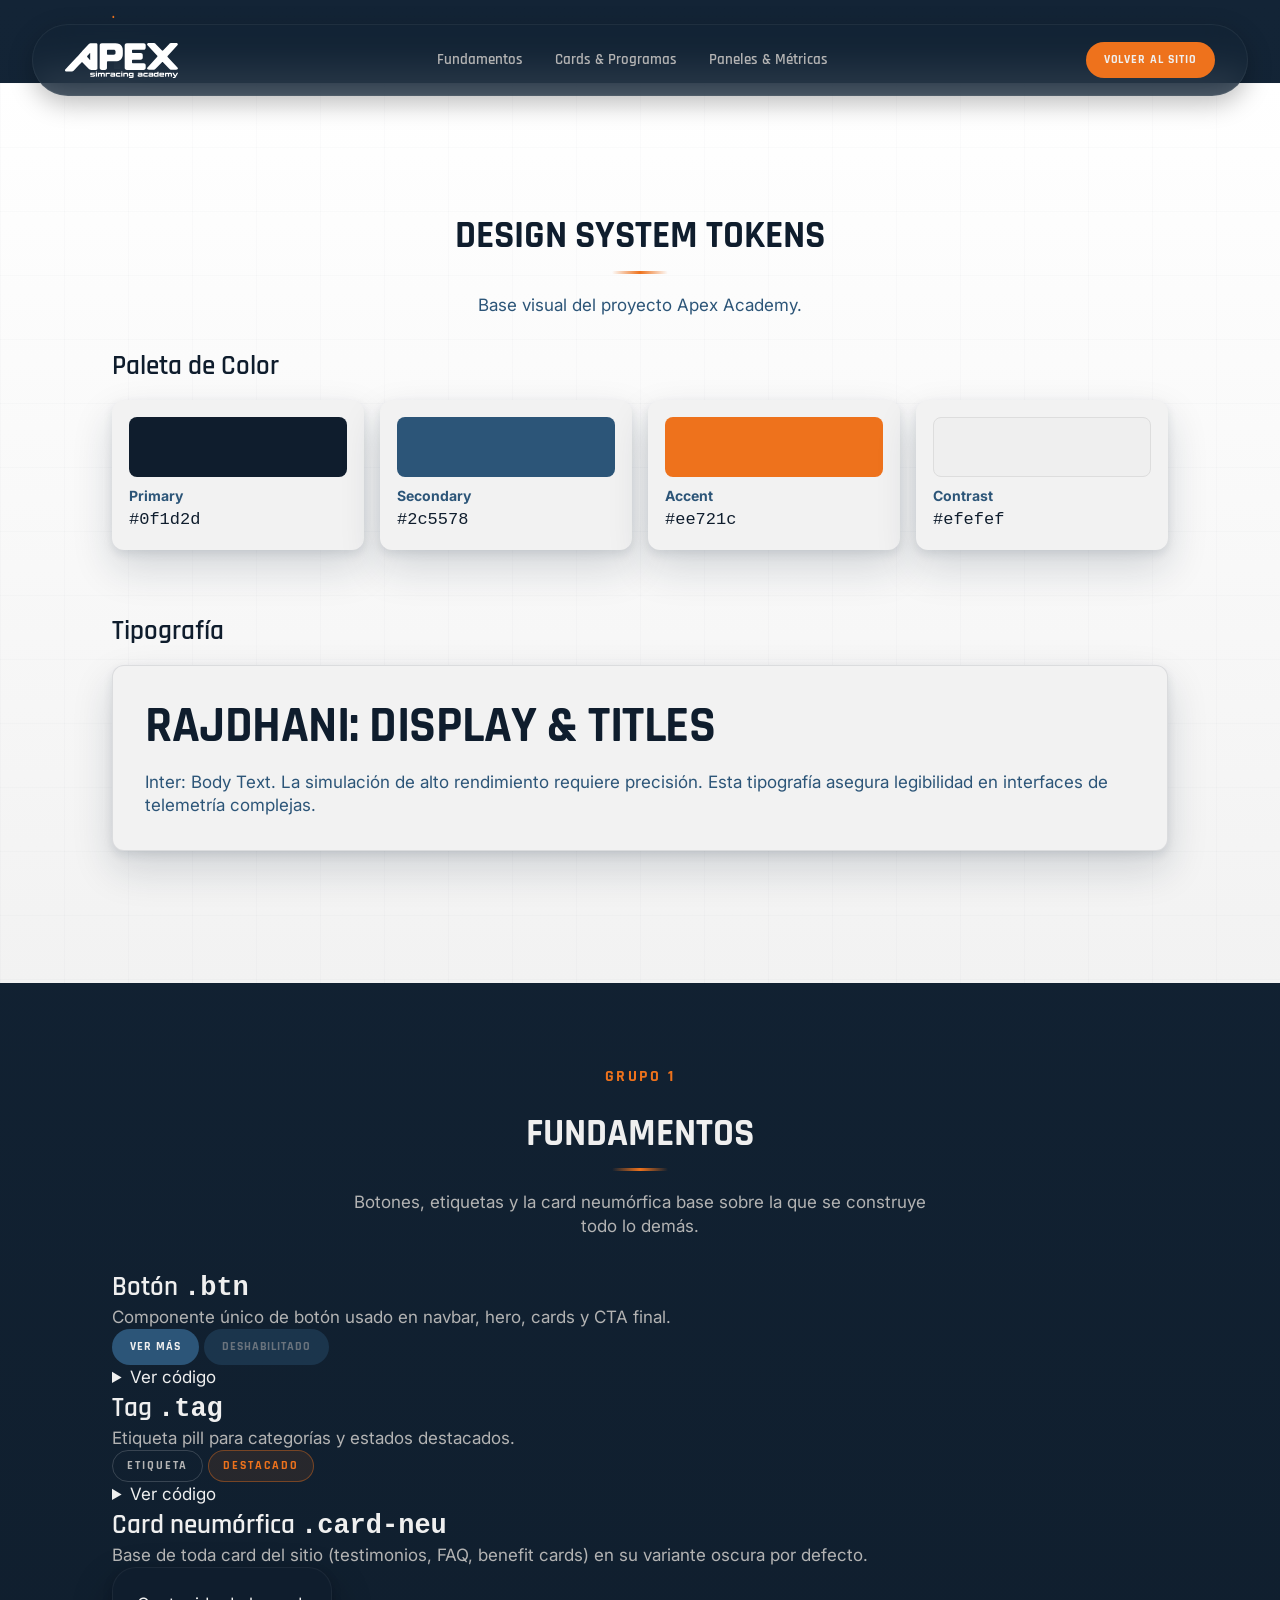
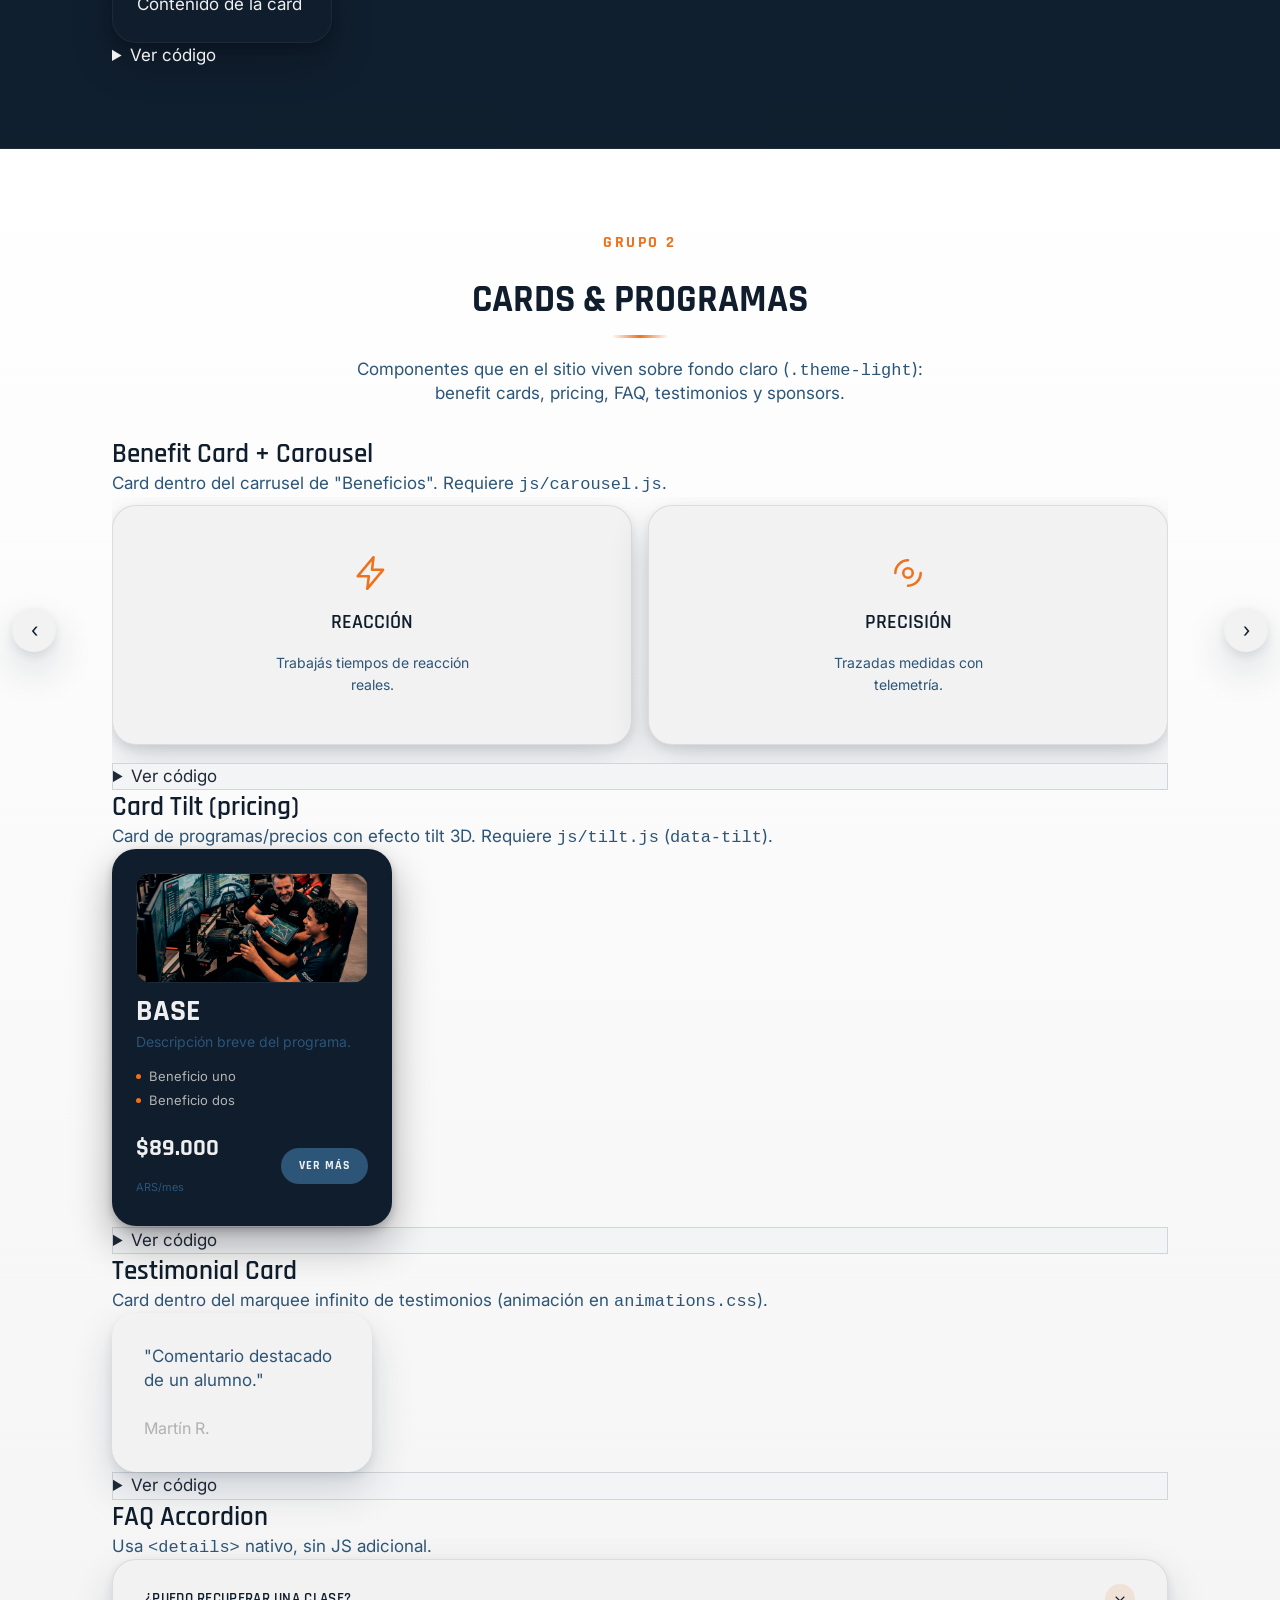
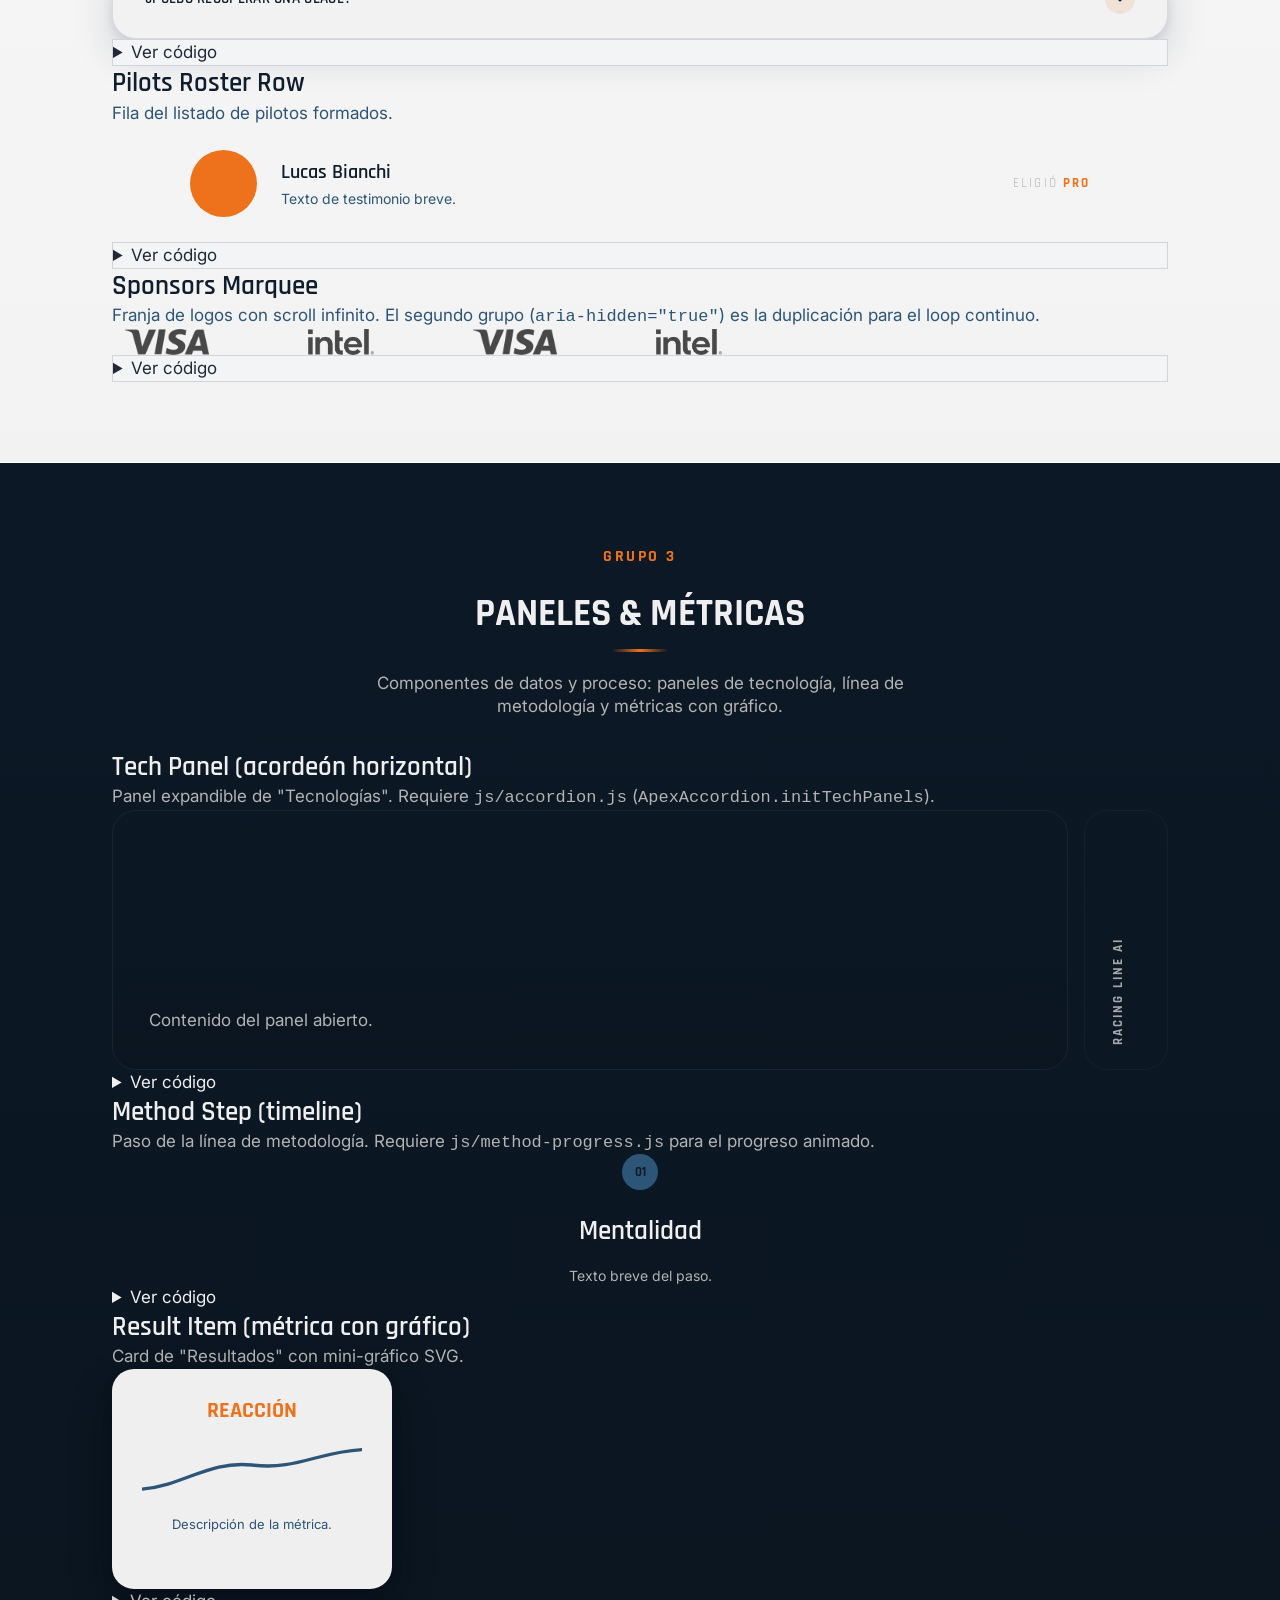
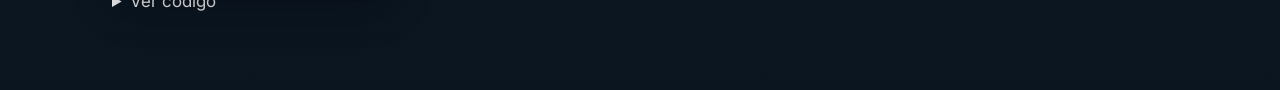
==== commit 7d744dc0: "Mobile y Actualización de Tipografía biblioteca UI" ====
--- a/componentes.html
+++ b/componentes.html
@@ -1,6 +1,9 @@
 <!doctype html>
 <html lang="es">
 <head>
+    <link rel="preconnect" href="https://fonts.googleapis.com">
+    <link rel="preconnect" href="https://fonts.gstatic.com" crossorigin>
+    <link href="https://fonts.googleapis.com/css2?family=Inter:wght@400;500;700&family=Rajdhani:wght@500;600;700&display=swap" rel="stylesheet">
 <meta charset="UTF-8">
 <meta name="viewport" content="width=device-width, initial-scale=1.0">
 <title>Apex Academy — Biblioteca de Componentes UI</title>
@@ -54,6 +57,56 @@
 <!-- ============================================================
      GRUPO 1 · FUNDAMENTOS (fondo oscuro, igual que Hero/Tecnología)
      ============================================================ -->
+     <section class="section theme-light" id="design-system">
+    <div class="container">
+        <div class="section-head">
+            <h2 class="section-head__title">Design System Tokens</h2>
+            <p class="section-head__lede">Base visual del proyecto Apex Academy.</p>
+        </div>
+
+        <div class="lib-grid" style="margin-bottom: 4rem;">
+            <h3 style="margin-bottom: 1rem;">Paleta de Color</h3>
+            <div style="display: grid; grid-template-columns: repeat(auto-fit, minmax(140px, 1fr)); gap: 1rem;">
+                
+                <div class="card-neu" style="padding: 1rem; border-radius: 12px; border: 1px solid var(--neu-border); color: var(--color-primary);">
+                    <div style="background: var(--color-primary); height: 60px; border-radius: 8px; margin-bottom: 0.5rem;"></div>
+                    <small style="display:block; font-weight: bold;">Primary</small>
+                    <code>#0f1d2d</code>
+                </div>
+
+                <div class="card-neu" style="padding: 1rem; border-radius: 12px; border: 1px solid var(--neu-border); color: var(--color-primary);">
+                    <div style="background: var(--color-secondary); height: 60px; border-radius: 8px; margin-bottom: 0.5rem;"></div>
+                    <small style="display:block; font-weight: bold;">Secondary</small>
+                    <code>#2c5578</code>
+                </div>
+
+                <div class="card-neu" style="padding: 1rem; border-radius: 12px; border: 1px solid var(--neu-border); color: var(--color-primary);">
+                    <div style="background: var(--color-accent); height: 60px; border-radius: 8px; margin-bottom: 0.5rem;"></div>
+                    <small style="display:block; font-weight: bold;">Accent</small>
+                    <code>#ee721c</code>
+                </div>
+
+                <div class="card-neu" style="padding: 1rem; border-radius: 12px; border: 1px solid var(--neu-border); color: var(--color-primary);">
+                    <div style="background: var(--color-contrast); height: 60px; border-radius: 8px; margin-bottom: 0.5rem; border: 1px solid #ddd;"></div>
+                    <small style="display:block; font-weight: bold;">Contrast</small>
+                    <code>#efefef</code>
+                </div>
+
+            </div>
+        </div>
+
+        <div class="lib-grid">
+            <h3 style="margin-bottom: 1rem;">Tipografía</h3>
+            <div class="card-neu" style="padding: 2rem; border-radius: 12px;">
+                <h1 style="font-family: var(--font-display); margin-bottom: 1rem; text-transform: uppercase;">Rajdhani: Display & Titles</h1>
+                <p style="font-family: var(--font-body); font-size: var(--fs-body);">
+                    Inter: Body Text. La simulación de alto rendimiento requiere precisión. 
+                    Esta tipografía asegura legibilidad en interfaces de telemetría complejas.
+                </p>
+            </div>
+        </div>
+    </div>
+</section>
 <section class="lib-section" id="fundamentos">
   <div class="container">
     <div class="section-head">
--- a/css/sections.css
+++ b/css/sections.css
@@ -1489,4 +1489,4 @@
     color: #1f2937 !important;           /* Cambia este color para el texto */
     background-color: #f3f4f6 !important; /* Cambia este para el fondo */
     border: 1px solid #d1d5db !important;
-}+}
--- a/css/responsive.css
+++ b/css/responsive.css
@@ -41,80 +41,425 @@
 
 /* ---- Mobile (<=640px) ---- */
 @media (max-width: 640px) {
-  .container { padding-inline: var(--grid-padding-mobile); }
-  .hero__content { padding-inline: var(--grid-padding-mobile); }
-
-  h1 { font-size: 36px; }
-  .hero__title { font-size: 36px; }
-  h2 { font-size: 28px; }
-  h3 { font-size: 22px; }
-  .section { padding-block: var(--space-10); }
-
-  /* Corrección imagen de fondo hero */
-  .hero__media img {
-    width: 100%;
-    height: 100%;
-    object-fit: cover;
-  }
-
-  .navbar__links, .navbar__cta { display: none; }
-  .navbar__burger { display: flex; }
-  .navbar__inner { border-radius: var(--radius-card); }
-
-  .hero { min-height: 100svh; }
-  .comparison { padding-block: 0; }
-
-  .carousel__track > *{
-     flex:0 0 100%;
-  }
-
-  .method { height: auto; }
-  .method__sticky {
-     position: static;
-     height: auto;
-     overflow: visible;
-     padding-block: var(--space-8) 0;
-  }
-
-  .carousel__controls { left: -26px; right: -26px; }
-  .carousel__btn { width: 24px; height: 24px; font-size: 14px; }
-  .testimonial-card { flex: 0 0 82vw; }
-
-  /* Tecnologías -> acordeón vertical */
-  .tech-panels { flex-direction: column; height: auto; }
-  .tech-panel { flex: none !important; height: 76px; flex-direction: column; }
-  .tech-panel.is-open { height: 380px; }
-  .tech-panel__name { writing-mode: horizontal-tb; transform: none; align-self: center; margin: auto; }
-
-  .programs__grid { grid-template-columns: 1fr; }
-  .pilots__grid { grid-template-columns: 1fr; }
-  .results__grid { grid-template-columns: 1fr; }
-
-  .reveal-compare { cursor: auto; --reveal-radius: 75px; }
-  .reveal-compare__copy {
-     max-width: 100%;
-     padding: var(--space-2) var(--grid-padding-mobile);
-  }
-  .reveal-compare__copy .section-head__lede { display: none; }
-  .reveal-compare__panel-label { font-size: 11px; padding: 6px 12px; }
+
+  .container{
+    padding-inline:var(--grid-padding-mobile);
+  }
+
+  h1{font-size:36px;}
+  .hero__title{font-size:36px;}
+  h2{font-size:28px;}
+  h3{font-size:22px;}
+
+  .section{
+    padding-block:var(--space-10);
+  }
+
+  .navbar__links,
+  .navbar__cta{
+    display:none;
+  }
+
+  .navbar__burger{
+    display:flex;
+  }
+
+  .navbar__inner{
+    border-radius:var(--radius-card);
+  }
+
+  /* ==========================================================
+     HERO
+     ========================================================== */
+
+  .hero{
+
+    min-height:auto;
+
+    padding-top:110px;
+
+    padding-bottom:56px;
+
+    display:flex;
+
+    flex-direction:column;
+
+    justify-content:flex-start;
+
+  }
+
+  .hero__media{
+
+    position:relative;
+
+    inset:auto;
+
+    width:100%;
+
+    height:42vh;
+
+    min-height:300px;
+
+  }
+
+  .hero__media img{
+
+    width:100%;
+
+    height:100%;
+
+    object-fit:contain;
+
+    object-position:center top;
+
+  }
+
+  .hero__overlay{
+
+    background:
+    linear-gradient(
+      180deg,
+      rgba(10,21,32,.15) 0%,
+      rgba(10,21,32,.45) 45%,
+      rgba(10,21,32,.92) 100%
+    );
+
+  }
+
+  .hero__content{
+
+    position:relative;
+
+    z-index:2;
+
+    margin-top:-30px;
+
+    max-width:100%;
+
+    padding-inline:var(--grid-padding-mobile);
+
+  }
+
+  .hero__actions{
+
+    width:100%;
+
+  }
+
+  .hero__actions .btn{
+
+    width:100%;
+
+    justify-content:center;
+
+  }
+
+  .hero__scroll-hint{
+
+    display:none;
+
+  }
+
+  /* ==========================================================
+     COMPARATIVA
+     ========================================================== */
+
+  .comparison{
+
+    padding-block:0;
+
+  }
+
+  .reveal-compare{
+
+    cursor:auto;
+
+    --reveal-radius:80px;
+
+    height:62vh;
+
+    min-height:420px;
+
+  }
+
+  .reveal-compare__layer img{
+
+    object-fit:contain;
+
+    background:#0A1520;
+
+  }
+
+  .reveal-compare__copy{
+
+    max-width:100%;
+
+    justify-content:flex-end;
+
+    padding:0 var(--grid-padding-mobile) 26px;
+
+    background:
+    linear-gradient(
+      180deg,
+      transparent 35%,
+      rgba(10,21,32,.70) 70%,
+      rgba(10,21,32,.96) 100%
+    );
+
+  }
+
+  .reveal-compare__copy .section-head__lede{
+
+    display:none;
+
+  }
+
+  .reveal-compare__panel-label{
+
+    font-size:11px;
+
+    padding:6px 12px;
+
+  }
+
+  /* ==========================================================
+     BENEFICIOS
+     ========================================================== */
+
+  .carousel__track>*{
+
+    flex:0 0 100%;
+
+  }
+
+  .carousel__controls{
+
+    left:-8px;
+
+    right:-8px;
+
+  }
+
+  .carousel__btn{
+
+    width:46px;
+
+    height:46px;
+
+    font-size:22px;
+
+  }
+
+  /* ==========================================================
+     TECNOLOGÍAS
+     ========================================================== */
+
+  .tech-panels{
+
+    flex-direction:column;
+
+    height:auto;
+
+  }
+
+  .tech-panel{
+
+    flex:none!important;
+
+    height:76px;
+
+    flex-direction:column;
+
+  }
+
+  .tech-panel.is-open{
+
+    height:380px;
+
+  }
+
+  .tech-panel__name{
+
+    writing-mode:horizontal-tb;
+
+    transform:none;
+
+    align-self:center;
+
+    margin:auto;
+
+  }
+
+  /* ==========================================================
+     PROGRAMAS
+     ========================================================== */
+
+  .programs__grid{
+
+    grid-template-columns:1fr;
+
+  }
+
+  /* ==========================================================
+     METODOLOGÍA
+     ========================================================== */
+
+  .method{
+
+    height:auto;
+
+    padding-bottom:56px;
+
+  }
+
+  .method__sticky{
+
+    position:static;
+
+    height:auto;
+
+    overflow:visible;
+
+    padding-block:var(--space-8) var(--space-8);
+
+  }
+
+  .method__timeline{
+
+    grid-template-columns:1fr;
+
+    gap:var(--space-6);
+
+    max-width:320px;
+
+  }
+
+  .method__line{
+
+    top:0;
+
+    bottom:0;
+
+    left:17px;
+
+    right:auto;
+
+    width:2px;
+
+    height:auto;
+
+  }
+
+  .method__step{
+
+    text-align:left;
+
+    padding-left:var(--space-5);
+
+  }
+
+  .method__dot{
+
+    position:absolute;
+
+    left:0;
+
+    top:0;
+
+    margin:0 0 var(--space-2);
+
+  }
+
+  /* ==========================================================
+     RESULTADOS
+     ========================================================== */
+
+  .results__grid{
+
+    grid-template-columns:1fr;
+
+  }
+
+  /* ==========================================================
+     PILOTOS
+     ========================================================== */
+
+  .pilots-roster{
+
+    padding-inline:var(--grid-padding-mobile);
+
+  }
+
+  .pilots-roster__row{
+
+    flex-wrap:wrap;
+
+    row-gap:10px;
+
+  }
+
+  .pilots-roster__avatar{
+
+    order:1;
+
+  }
+
+  .pilots-roster__choice{
+
+    order:2;
+
+    margin-left:auto;
+
+  }
+
+  .pilots-roster__info{
+
+    order:3;
+
+    flex:1 1 100%;
+
+  }
+
+  /* ==========================================================
+     TESTIMONIOS
+     ========================================================== */
+
+  .testimonial-card{
+
+    flex:0 0 88vw;
+
+  }
+
+  /* ==========================================================
+     SPONSORS
+     ========================================================== */
+
+  .sponsors__logo{
+
+    width:120px;
+
+    height:56px;
+
+  }
+
+  /* ==========================================================
+     MISC
+     ========================================================== */
 
   #beneficios::after,
   #tecnologia::after,
   #programas::after,
   #pilotos::after,
-  #resultados::after { content: none; }
-
-  .sponsors__logo { width: 120px; height: 56px; }
-
-  .method__timeline { grid-template-columns: 1fr; gap: var(--space-6); max-width: 320px; }
-  .method__line { top: 0; bottom: 0; left: 17px; right: auto; width: 2px; height: auto; }
-  .method__step { text-align: left; padding-left: var(--space-5); }
-  .method__dot { margin: 0 0 var(--space-2) 0; position: absolute; left: 0; top: 0; }
-
-  .pilots-roster__row { flex-wrap: wrap; row-gap: 10px; }
-  .pilots-roster__avatar { order: 1; }
-  .pilots-roster__choice { order: 2; margin-left: auto; }
-  .pilots-roster__info { order: 3; flex: 1 1 100%; }
-
-  .footer__grid { grid-template-columns: 1fr; }
+  #resultados::after{
+
+    content:none;
+
+  }
+
+  .footer__grid{
+
+    grid-template-columns:1fr;
+
+  }
+
 }
--- a/css/programadetail.css
+++ b/css/programadetail.css
@@ -660,7 +660,7 @@
   background: linear-gradient(180deg, rgba(10, 21, 32, .55) 0%, rgba(10, 21, 32, .88) 60%, rgba(10, 21, 32, .98) 100%);
 }
 #reservar .cta-final__content h2 {
-  font-size: clamp(2.75rem, 6vw, 5rem);
+  font-size: clamp(34px, 4.5vw, 48px);
 }
 
 #reservar .cta-final__requisitos {
